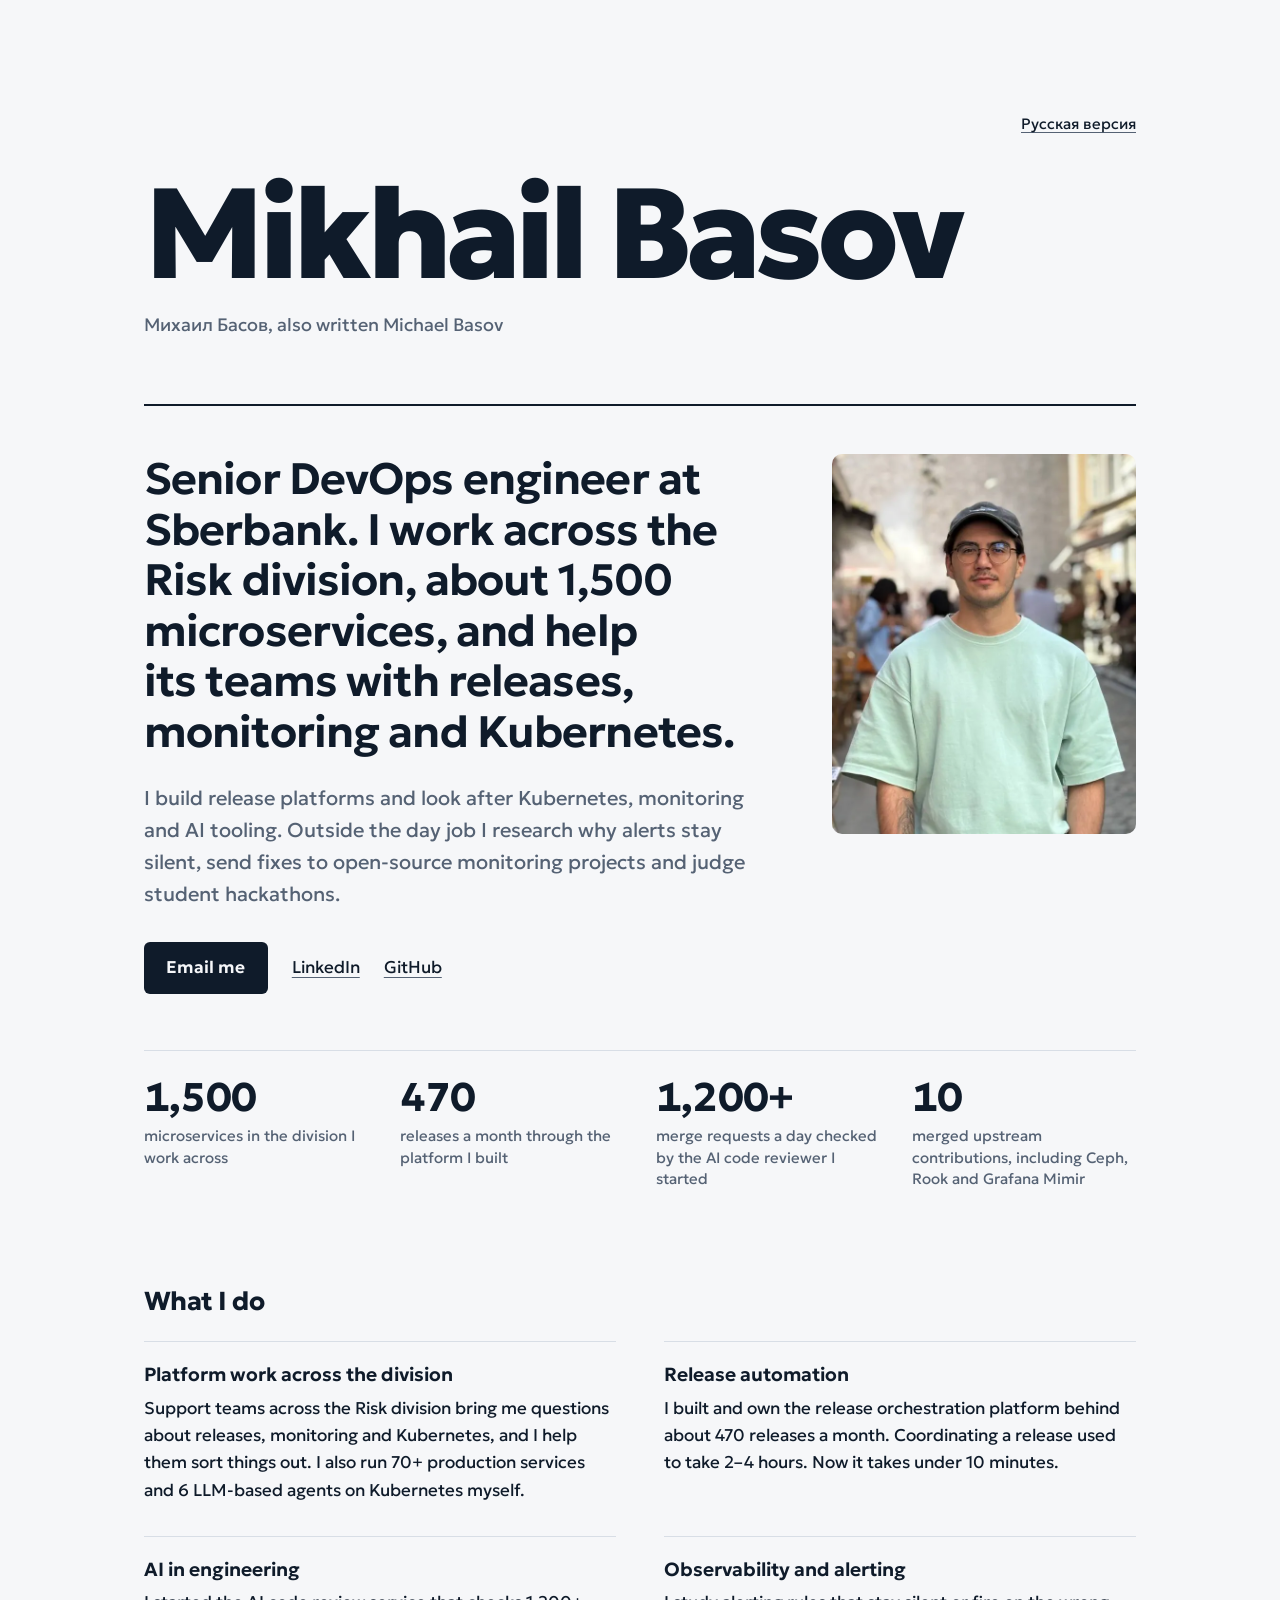
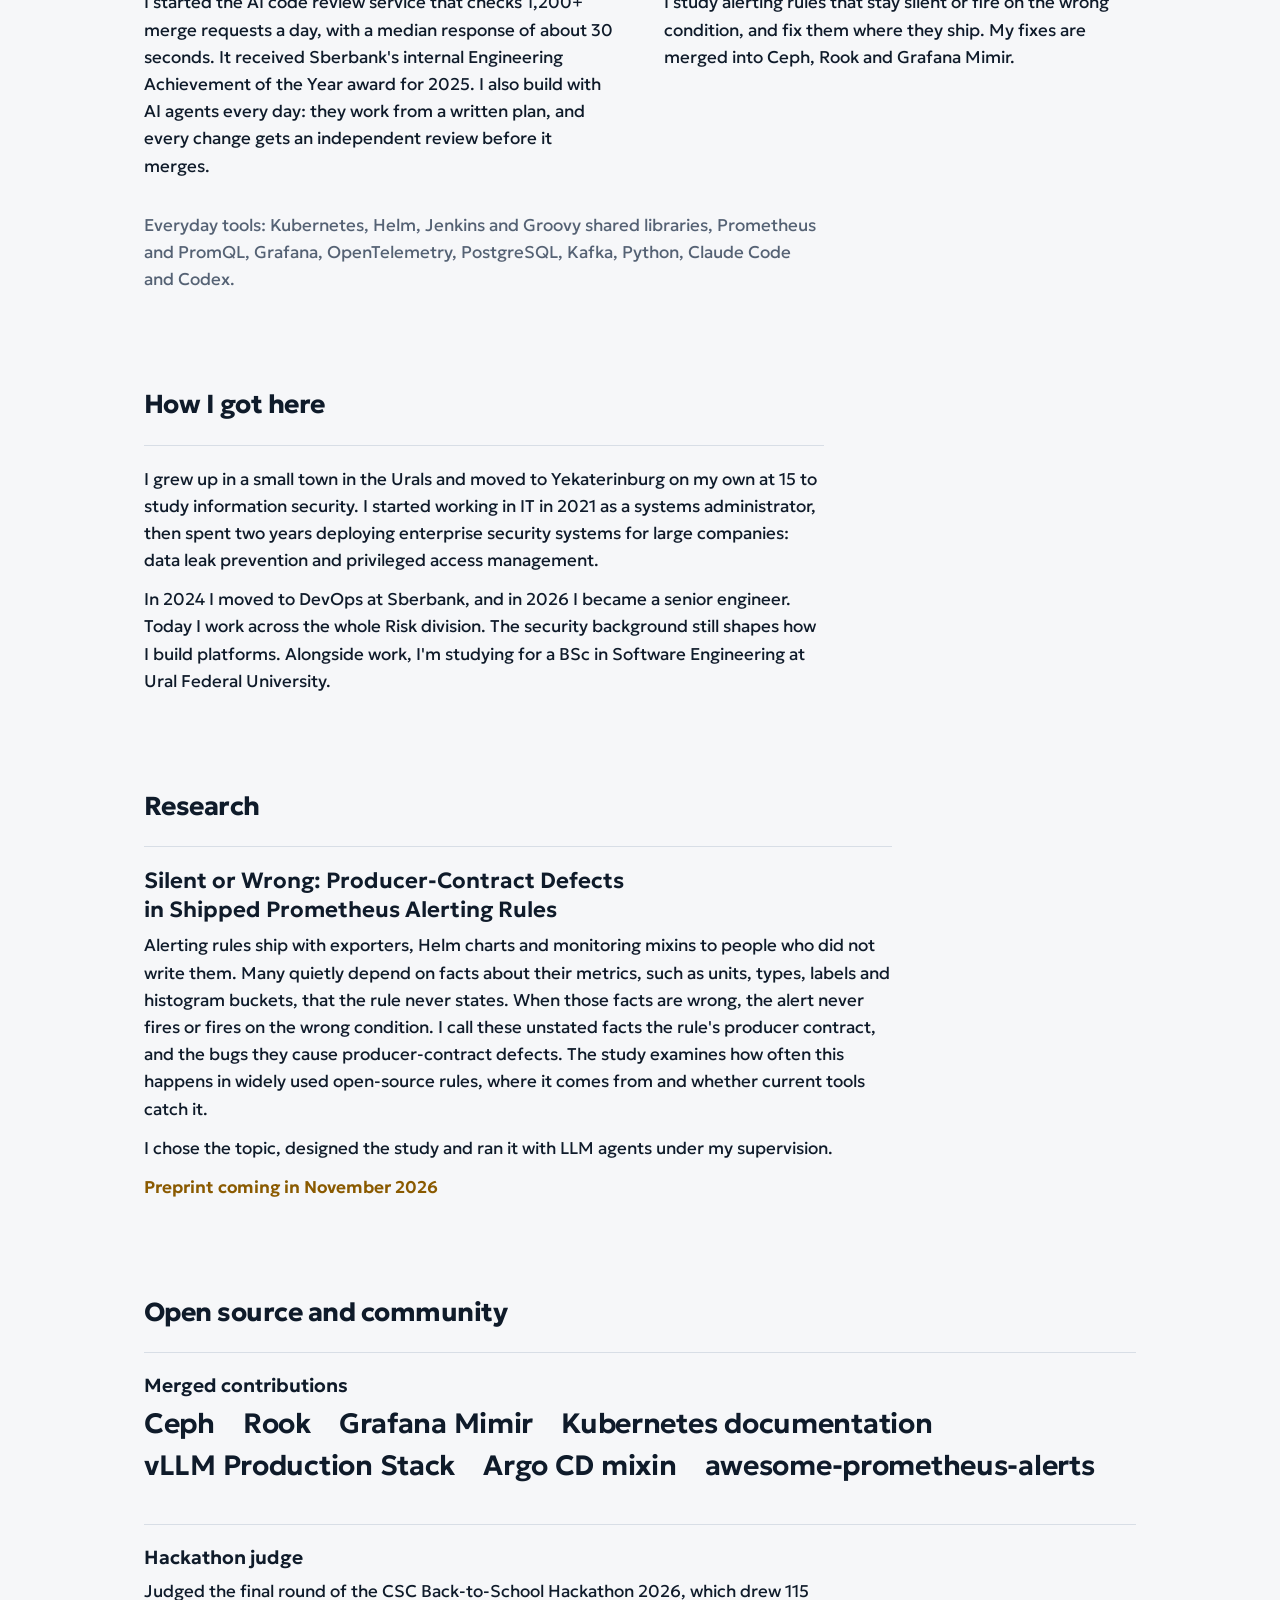
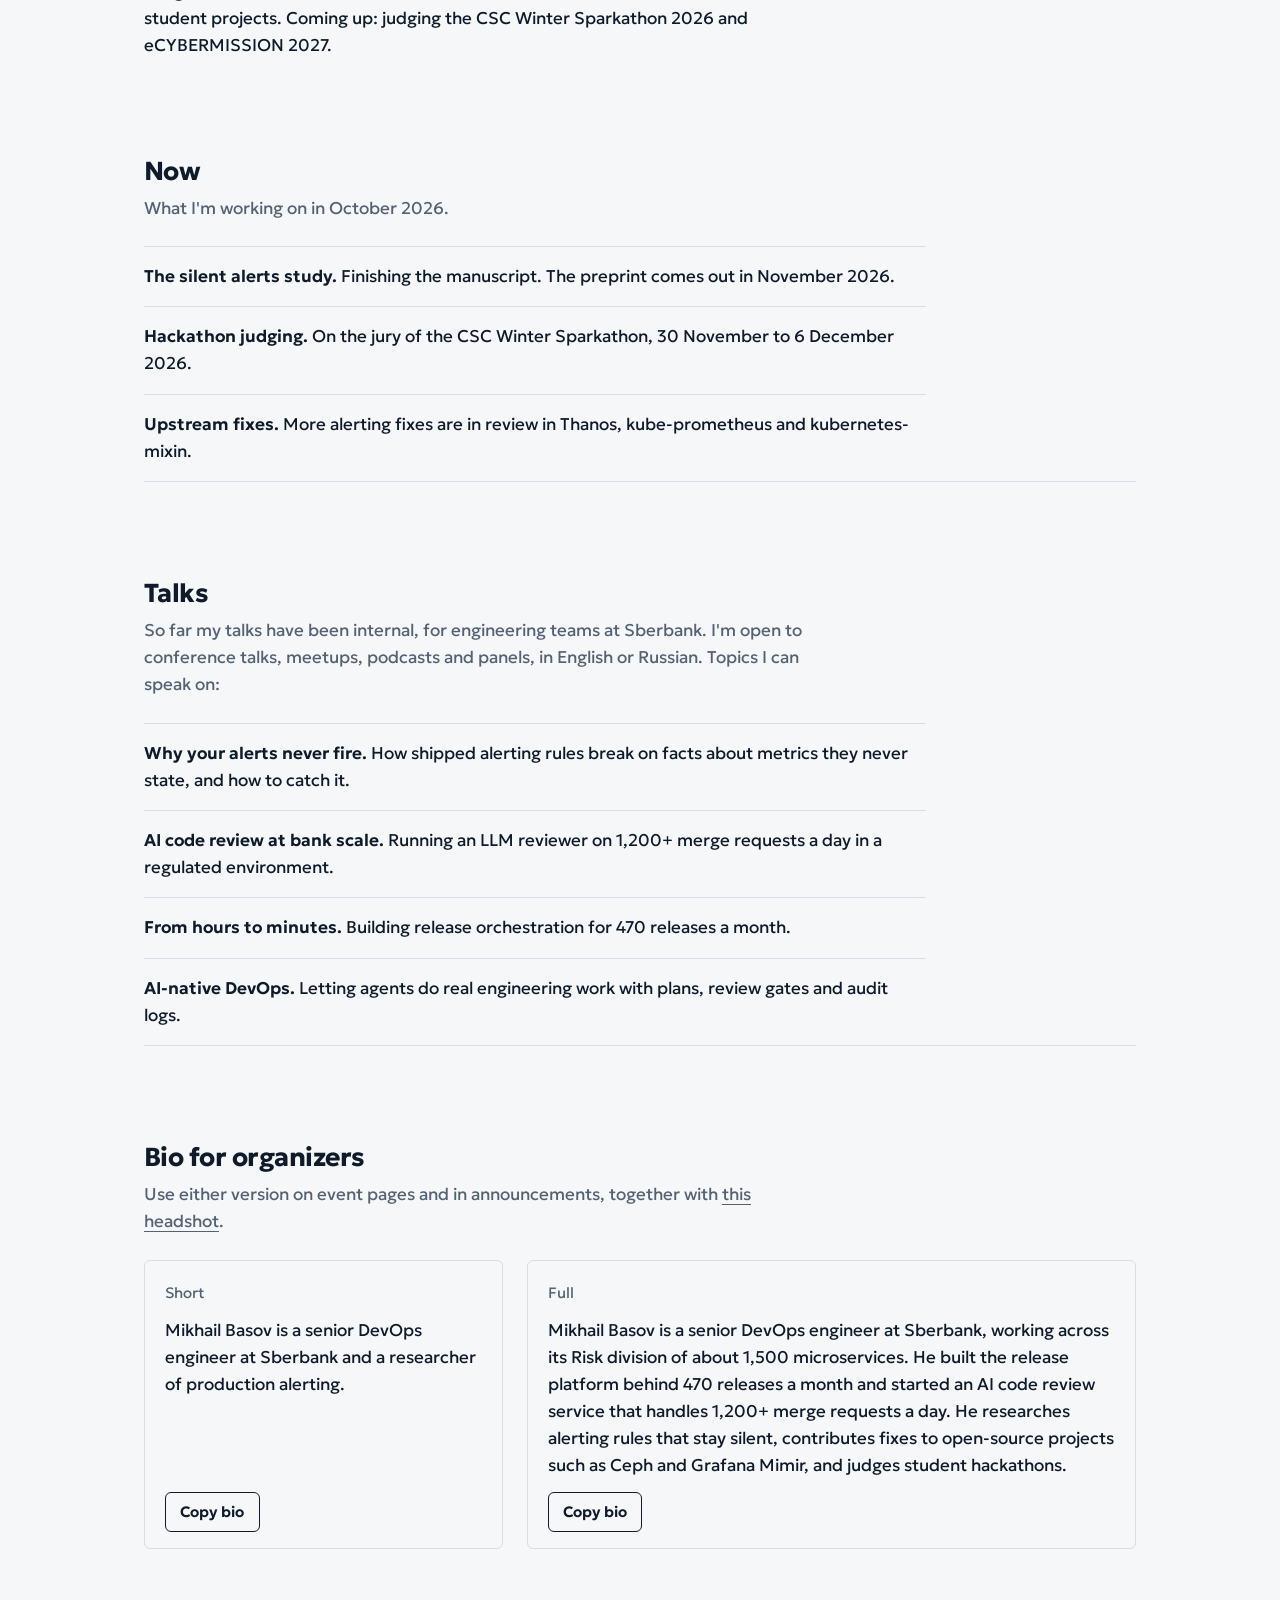
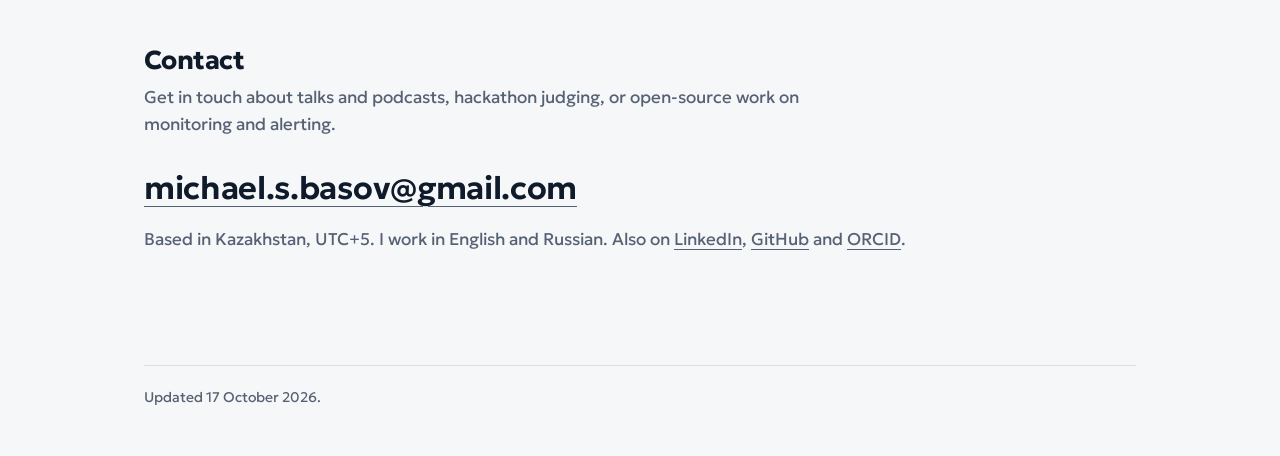
==== index.html @ 8a354084 "Plainer English wording on the main page Co-Authored-By: Claude Opus 5.5 <noreply@anthropic.com>" ====
<!doctype html>
<html lang="en">
<head>
<meta charset="utf-8">
<meta name="viewport" content="width=device-width, initial-scale=1">
<title>Mikhail Basov, Senior DevOps Engineer</title>
<meta name="description" content="Mikhail Basov is a senior DevOps engineer at Sberbank, working across its Risk division of about 1,500 microservices. He researches production alerting, contributes to open-source monitoring projects and judges student hackathons.">
<meta name="author" content="Mikhail Basov">
<meta name="google-site-verification" content="wXqjeQaprQdttI6DC9yuihSUztUnCnxNm0q5E77JLOk">
<meta name="msvalidate.01" content="C907816F792465A0310B69FD2093894A">
<link rel="canonical" href="https://mikhailbasov.github.io/">
<link rel="alternate" hreflang="en" href="https://mikhailbasov.github.io/">
<link rel="alternate" hreflang="ru" href="https://mikhailbasov.github.io/ru/">
<link rel="alternate" hreflang="x-default" href="https://mikhailbasov.github.io/">
<meta name="color-scheme" content="light dark">
<meta property="og:type" content="profile">
<meta property="og:locale" content="en_US">
<meta property="og:locale:alternate" content="ru_RU">
<meta property="og:title" content="Mikhail Basov, Senior DevOps Engineer">
<meta property="og:description" content="Senior DevOps engineer at Sberbank, researcher of production alerting, open-source contributor and hackathon judge.">
<meta property="og:url" content="https://mikhailbasov.github.io/">
<meta property="profile:first_name" content="Mikhail">
<meta property="profile:last_name" content="Basov">
<meta property="og:image" content="https://mikhailbasov.github.io/mikhail-basov.jpg">
<meta property="og:image:width" content="640">
<meta property="og:image:height" content="800">
<meta property="og:image:alt" content="Mikhail Basov">
<meta name="twitter:card" content="summary">
<link rel="icon" href="favicon.svg" type="image/svg+xml">
<link rel="alternate" type="text/markdown" href="llms.txt" title="Profile summary for language models">
<link rel="preconnect" href="https://fonts.googleapis.com">
<link rel="preconnect" href="https://fonts.gstatic.com" crossorigin>
<link rel="stylesheet" href="https://fonts.googleapis.com/css2?family=Geologica:wght@300..800&display=swap">
<script type="application/ld+json">
{
  "@context": "https://schema.org",
  "@type": "ProfilePage",
  "@id": "https://mikhailbasov.github.io/#page",
  "url": "https://mikhailbasov.github.io/",
  "name": "Mikhail Basov",
  "inLanguage": "en",
  "dateModified": "2026-10-17",
  "mainEntity": {
    "@type": "Person",
    "@id": "https://mikhailbasov.github.io/#person",
    "name": "Mikhail Basov",
    "givenName": "Mikhail",
    "familyName": "Basov",
    "alternateName": ["Michael Basov", "Михаил Басов"],
    "url": "https://mikhailbasov.github.io/",
    "image": "https://mikhailbasov.github.io/mikhail-basov.jpg",
    "email": "mailto:michael.s.basov@gmail.com",
    "jobTitle": "Senior DevOps Engineer",
    "description": "Mikhail Basov is a senior DevOps engineer at Sberbank, working across its Risk division of about 1,500 microservices. He built the release platform behind 470 releases a month and started an AI code review service that handles 1,200+ merge requests a day. He researches alerting rules that stay silent, contributes fixes to open-source projects such as Ceph and Grafana Mimir, and judges student hackathons.",
    "worksFor": {
      "@type": "Organization",
      "name": "Sberbank",
      "sameAs": ["https://en.wikipedia.org/wiki/Sberbank", "https://www.wikidata.org/wiki/Q205012"]
    },
    "affiliation": {
      "@type": "CollegeOrUniversity",
      "name": "Ural Federal University",
      "sameAs": ["https://en.wikipedia.org/wiki/Ural_Federal_University", "https://www.wikidata.org/wiki/Q1506552"]
    },
    "alumniOf": {"@type": "EducationalOrganization", "name": "Polzunov College"},
    "homeLocation": {"@type": "Country", "name": "Kazakhstan"},
    "award": "Engineering Achievement of the Year 2025, Sberbank (internal)",
    "knowsLanguage": ["en", "ru"],
    "knowsAbout": ["DevOps", "Platform engineering", "Kubernetes", "Release engineering", "CI/CD", "Observability", "Prometheus", "Alerting rules", "Producer-contract defects in alerting rules", "Site reliability engineering", "AI code review", "LLM agents"],
    "identifier": {"@type": "PropertyValue", "propertyID": "ORCID", "value": "0009-0002-6459-9166"},
    "sameAs": [
      "https://github.com/banlor",
      "https://www.linkedin.com/in/michael-basov",
      "https://orcid.org/0009-0002-6459-9166"
    ]
  }
}
</script>
<link rel="stylesheet" href="/style.css">
</head>
<body>
<div class="page">
  <header class="identity">
    <p class="lang"><a href="/ru/" hreflang="ru" lang="ru">Русская версия</a></p>
    <h1>Mikhail Basov</h1>
    <p class="aka"><span lang="ru">Михаил Басов</span>, also written Michael Basov</p>
  </header>

  <main>
    <section class="hero" aria-label="Introduction">
      <div class="hero-text">
        <p class="pitch">Senior DevOps engineer at Sberbank. I work across the Risk division, about 1,500 microservices, and help its teams with releases, monitoring and Kubernetes.</p>
        <p class="sub">I build release platforms and look after Kubernetes, monitoring and AI tooling. Outside the day job I research why alerts stay silent, send fixes to open-source monitoring projects and judge student hackathons.</p>
        <p class="cta">
          <a class="button" href="mailto:michael.s.basov@gmail.com">Email me</a>
          <a rel="me" href="https://www.linkedin.com/in/michael-basov">LinkedIn</a>
          <a rel="me" href="https://github.com/banlor">GitHub</a>
        </p>
      </div>
      <picture class="portrait">
        <source srcset="mikhail-basov.webp" type="image/webp">
        <img src="mikhail-basov.jpg" width="640" height="800" alt="Mikhail Basov">
      </picture>
    </section>

    <ul class="numbers" aria-label="In numbers">
      <li><strong>1,500</strong><span>microservices in the division I work across</span></li>
      <li><strong>470</strong><span>releases a month through the platform I built</span></li>
      <li><strong>1,200+</strong><span>merge requests a day checked by the AI code reviewer I started</span></li>
      <li><strong>10</strong><span>merged upstream contributions, including Ceph, Rook and Grafana Mimir</span></li>
    </ul>

    <section id="expertise" aria-labelledby="expertise-title">
      <h2 id="expertise-title">What I do</h2>
      <div class="pillars">
        <article>
          <h3>Platform work across the division</h3>
          <p>Support teams across the Risk division bring me questions about releases, monitoring and Kubernetes, and I help them sort things out. I also run 70+ production services and 6 LLM-based agents on Kubernetes myself.</p>
        </article>
        <article>
          <h3>Release automation</h3>
          <p>I built and own the release orchestration platform behind about 470 releases a month. Coordinating a release used to take 2–4 hours. Now it takes under 10 minutes.</p>
        </article>
        <article>
          <h3>AI in engineering</h3>
          <p>I started the AI code review service that checks 1,200+ merge requests a day, with a median response of about 30 seconds. It received Sberbank's internal Engineering Achievement of the Year award for 2025. I also build with AI agents every day: they work from a written plan, and every change gets an independent review before it merges.</p>
        </article>
        <article>
          <h3>Observability and alerting</h3>
          <p>I study alerting rules that stay silent or fire on the wrong condition, and fix them where they ship. My fixes are merged into Ceph, Rook and Grafana Mimir.</p>
        </article>
      </div>
      <p class="background">Everyday tools: Kubernetes, Helm, Jenkins and Groovy shared libraries, Prometheus and PromQL, Grafana, OpenTelemetry, PostgreSQL, Kafka, Python, Claude Code and Codex.</p>
    </section>

    <section id="story" aria-labelledby="story-title">
      <h2 id="story-title">How I got here</h2>
      <div class="prose">
        <p>I grew up in a small town in the Urals and moved to Yekaterinburg on my own at 15 to study information security. I started working in IT in 2021 as a systems administrator, then spent two years deploying enterprise security systems for large companies: data leak prevention and privileged access management.</p>
        <p>In 2024 I moved to DevOps at Sberbank, and in 2026 I became a senior engineer. Today I work across the whole Risk division. The security background still shapes how I build platforms. Alongside work, I'm studying for a BSc in Software Engineering at Ural Federal University.</p>
      </div>
    </section>

    <section id="research" aria-labelledby="research-title">
      <h2 id="research-title">Research</h2>
      <div class="paper">
        <h3>Silent or Wrong: Producer-Contract Defects in Shipped Prometheus Alerting Rules</h3>
        <p>Alerting rules ship with exporters, Helm charts and monitoring mixins to people who did not write them. Many quietly depend on facts about their metrics, such as units, types, labels and histogram buckets, that the rule never states. When those facts are wrong, the alert never fires or fires on the wrong condition. I call these unstated facts the rule's producer contract, and the bugs they cause producer-contract defects. The study examines how often this happens in widely used open-source rules, where it comes from and whether current tools catch it.</p>
        <p>I chose the topic, designed the study and ran it with LLM agents under my supervision.</p>
        <p class="status">Preprint coming in November 2026</p>
      </div>
    </section>

    <section id="community" aria-labelledby="community-title">
      <h2 id="community-title">Open source and community</h2>
      <div class="community">
        <div>
          <h3>Merged contributions</h3>
          <ul class="projects">
            <li>Ceph</li>
            <li>Rook</li>
            <li>Grafana Mimir</li>
            <li>Kubernetes documentation</li>
            <li>vLLM Production Stack</li>
            <li>Argo CD mixin</li>
            <li>awesome-prometheus-alerts</li>
          </ul>
        </div>
        <div>
          <h3>Hackathon judge</h3>
          <p>Judged the final round of the CSC Back-to-School Hackathon 2026, which drew 115 student projects. Coming up: judging the CSC Winter Sparkathon 2026 and eCYBERMISSION 2027.</p>
        </div>
      </div>
    </section>

    <section id="now" aria-labelledby="now-title">
      <h2 id="now-title">Now</h2>
      <p class="note">What I'm working on in October 2026.</p>
      <ul class="topics">
        <li><strong>The silent alerts study.</strong> Finishing the manuscript. The preprint comes out in November 2026.</li>
        <li><strong>Hackathon judging.</strong> On the jury of the CSC Winter Sparkathon, 30 November to 6 December 2026.</li>
        <li><strong>Upstream fixes.</strong> More alerting fixes are in review in Thanos, kube-prometheus and kubernetes-mixin.</li>
      </ul>
    </section>

    <section id="talks" aria-labelledby="talks-title">
      <h2 id="talks-title">Talks</h2>
      <p class="note">So far my talks have been internal, for engineering teams at Sberbank. I'm open to conference talks, meetups, podcasts and panels, in English or Russian. Topics I can speak on:</p>
      <ul class="topics">
        <li><strong>Why your alerts never fire.</strong> How shipped alerting rules break on facts about metrics they never state, and how to catch it.</li>
        <li><strong>AI code review at bank scale.</strong> Running an LLM reviewer on 1,200+ merge requests a day in a regulated environment.</li>
        <li><strong>From hours to minutes.</strong> Building release orchestration for 470 releases a month.</li>
        <li><strong>AI-native DevOps.</strong> Letting agents do real engineering work with plans, review gates and audit logs.</li>
      </ul>
    </section>

    <section id="bio" aria-labelledby="bio-title">
      <h2 id="bio-title">Bio for organizers</h2>
      <p class="note">Use either version on event pages and in announcements, together with <a href="mikhail-basov.jpg" download>this headshot</a>.</p>
      <div class="bios">
        <figure class="bio">
          <figcaption>Short</figcaption>
          <p id="bio-short">Mikhail Basov is a senior DevOps engineer at Sberbank and a researcher of production alerting.</p>
          <button type="button" data-copy="bio-short" data-done="Copied" data-fallback="Text selected, copy it">Copy bio</button>
        </figure>
        <figure class="bio">
          <figcaption>Full</figcaption>
          <p id="bio-full">Mikhail Basov is a senior DevOps engineer at Sberbank, working across its Risk division of about 1,500 microservices. He built the release platform behind 470 releases a month and started an AI code review service that handles 1,200+ merge requests a day. He researches alerting rules that stay silent, contributes fixes to open-source projects such as Ceph and Grafana Mimir, and judges student hackathons.</p>
          <button type="button" data-copy="bio-full" data-done="Copied" data-fallback="Text selected, copy it">Copy bio</button>
        </figure>
      </div>
    </section>

    <section id="contact" aria-labelledby="contact-title">
      <h2 id="contact-title">Contact</h2>
      <p class="note">Get in touch about talks and podcasts, hackathon judging, or open-source work on monitoring and alerting.</p>
      <p class="contact-line"><a href="mailto:michael.s.basov@gmail.com">michael.s.basov@gmail.com</a></p>
      <p class="contact-more">Based in Kazakhstan, UTC+5. I work in English and Russian. Also on <a rel="me" href="https://www.linkedin.com/in/michael-basov">LinkedIn</a>, <a rel="me" href="https://github.com/banlor">GitHub</a> and <a rel="me" href="https://orcid.org/0009-0002-6459-9166">ORCID</a>.</p>
    </section>
  </main>

  <footer>
    <p>Updated 17 October 2026.</p>
  </footer>
</div>
<script src="/site.js" defer></script>
</body>
</html>
---- style.css ----
:root {
  --paper: #f6f7f9;
  --ink: #0f1b2a;
  --muted: #556274;
  --rule: #d8dee6;
  --merged: #6639c9;
  --pending: #8a5a00;
  color-scheme: light;
}
@media (prefers-color-scheme: dark) {
  :root {
    --paper: #0e141c;
    --ink: #e6ebf1;
    --muted: #9aa6b4;
    --rule: #253141;
    --merged: #b79cff;
    --pending: #e2b04a;
    color-scheme: dark;
  }
}
*, *::before, *::after { box-sizing: border-box; }
html { -webkit-text-size-adjust: 100%; text-size-adjust: 100%; }
body {
  margin: 0;
  background: var(--paper);
  color: var(--ink);
  font-family: "Geologica", system-ui, -apple-system, "Segoe UI", Roboto, sans-serif;
  font-size: 1.0625rem;
  line-height: 1.6;
  -webkit-font-smoothing: antialiased;
}
a {
  color: inherit;
  text-decoration-thickness: 1px;
  text-underline-offset: 0.22em;
  text-decoration-color: var(--muted);
}
a:hover { text-decoration-color: currentColor; text-decoration-thickness: 2px; }
:focus-visible { outline: 2px solid var(--merged); outline-offset: 3px; border-radius: 2px; }

.page {
  max-width: 70rem;
  margin: 0 auto;
  padding: clamp(3rem, 9vw, 7rem) max(1rem, 5vw) 3rem;
}

.lang { margin: 0 0 clamp(1.5rem, 4vw, 2.5rem); text-align: right; font-size: 0.9375rem; }

.identity h1 {
  margin: 0;
  font-size: clamp(3rem, 12vw, 8rem);
  font-weight: 800;
  line-height: 0.9;
  letter-spacing: -0.045em;
}
.aka { margin: 1.25rem 0 0; font-size: 1.125rem; color: var(--muted); }

.hero {
  display: grid;
  gap: 2rem;
  margin-top: clamp(2.5rem, 6vw, 4rem);
  padding-top: clamp(2rem, 5vw, 3rem);
  border-top: 2px solid var(--ink);
}
.portrait { display: block; order: -1; width: min(100%, 15rem); }
.portrait img { display: block; width: 100%; height: auto; border-radius: 10px; }
@media (min-width: 48rem) {
  .hero { grid-template-columns: minmax(0, 1fr) clamp(13rem, 24vw, 19rem); gap: clamp(2rem, 5vw, 4rem); align-items: start; }
  .portrait { order: 0; width: 100%; }
}
.pitch {
  margin: 0;
  max-width: 21em;
  font-size: clamp(1.625rem, 3.6vw, 2.75rem);
  font-weight: 600;
  line-height: 1.15;
  letter-spacing: -0.02em;
  text-wrap: balance;
}
.sub {
  margin: 1.5rem 0 0;
  max-width: 36em;
  color: var(--muted);
  font-size: clamp(1.0625rem, 1.6vw, 1.25rem);
}
.cta { display: flex; flex-wrap: wrap; align-items: center; gap: 0.75rem 1.5rem; margin: 2rem 0 0; }
.button {
  display: inline-block;
  padding: 0.8rem 1.4rem;
  border-radius: 6px;
  background: var(--ink);
  color: var(--paper);
  font-weight: 600;
  text-decoration: none;
}
.button:hover { background: color-mix(in srgb, var(--ink) 80%, var(--paper)); }

.numbers {
  display: grid;
  grid-template-columns: repeat(2, minmax(0, 1fr));
  gap: 1.5rem 2rem;
  margin: clamp(2.5rem, 6vw, 3.5rem) 0 0;
  padding: 1.5rem 0 0;
  list-style: none;
  border-top: 1px solid var(--rule);
}
@media (min-width: 60rem) {
  .numbers { grid-template-columns: repeat(4, minmax(0, 1fr)); }
}
.numbers strong {
  display: block;
  font-size: clamp(1.75rem, 3.4vw, 2.5rem);
  font-weight: 700;
  line-height: 1.1;
  letter-spacing: -0.02em;
  font-variant-numeric: tabular-nums;
}
.numbers span { display: block; margin-top: 0.35rem; color: var(--muted); font-size: 0.9375rem; line-height: 1.45; }

main > section { margin-top: clamp(3.5rem, 8vw, 6rem); }
h2 {
  margin: 0 0 0.5rem;
  font-size: 1.625rem;
  font-weight: 700;
  line-height: 1.2;
  letter-spacing: -0.02em;
}
h3 { margin: 0 0 0.5rem; font-size: 1.1875rem; font-weight: 600; line-height: 1.3; }
.note { margin: 0 0 1.5rem; max-width: 40em; color: var(--muted); }

.pillars { display: grid; gap: 2rem 3rem; margin-top: 1.5rem; }
@media (min-width: 52rem) {
  .pillars { grid-template-columns: repeat(2, minmax(0, 1fr)); }
}
.pillars article { padding-top: 1.25rem; border-top: 1px solid var(--rule); }
.pillars p { margin: 0; max-width: 34em; }
.background { margin: 2rem 0 0; max-width: 40em; color: var(--muted); }

.prose { max-width: 40em; margin-top: 1.5rem; padding-top: 1.25rem; border-top: 1px solid var(--rule); }
.prose p { margin: 0; }
.prose p + p { margin-top: 0.75rem; }

.paper { max-width: 44em; margin-top: 1.5rem; padding-top: 1.25rem; border-top: 1px solid var(--rule); }
.paper h3 { font-size: 1.375rem; line-height: 1.3; text-wrap: balance; }
.paper p { margin: 0; }
.paper p + p { margin-top: 0.75rem; }
.paper .status { color: var(--pending); font-weight: 600; }

.community { display: grid; gap: 2.5rem; margin-top: 1.5rem; }
.community > div { padding-top: 1.25rem; border-top: 1px solid var(--rule); }
.community > div > p { margin: 0; max-width: 40em; }
.community .more { margin-top: 1rem; color: var(--muted); }
.projects {
  display: flex;
  flex-wrap: wrap;
  gap: 0.35rem 1.75rem;
  margin: 0.5rem 0 0;
  padding: 0;
  list-style: none;
  font-size: clamp(1.25rem, 2.4vw, 1.75rem);
  font-weight: 600;
  line-height: 1.3;
  letter-spacing: -0.01em;
}

.topics { margin: 0; padding: 0; list-style: none; border-bottom: 1px solid var(--rule); }
.topics li { max-width: 46em; padding: 1rem 0; border-top: 1px solid var(--rule); }
.topics strong { font-weight: 600; }

.bios { display: grid; gap: 1.5rem; }
@media (min-width: 52rem) {
  .bios { grid-template-columns: minmax(0, 1fr) minmax(0, 1.7fr); }
}
.bio {
  display: flex;
  flex-direction: column;
  gap: 0.75rem;
  margin: 0;
  padding: 1.25rem 1.25rem 1rem;
  border: 1px solid var(--rule);
  border-radius: 6px;
}
.bio figcaption { color: var(--muted); font-size: 0.9375rem; }
.bio p { flex: 1; margin: 0; }
.bio button {
  align-self: flex-start;
  padding: 0.45rem 0.9rem;
  border: 1px solid var(--ink);
  border-radius: 6px;
  background: transparent;
  color: var(--ink);
  font: inherit;
  font-size: 0.9375rem;
  font-weight: 600;
  cursor: pointer;
}
.bio button:hover { background: var(--ink); color: var(--paper); }

.contact-line {
  margin: 1rem 0 0;
  font-size: clamp(1.375rem, 3vw, 2rem);
  font-weight: 600;
  letter-spacing: -0.01em;
  overflow-wrap: anywhere;
}
.contact-more { margin: 0.75rem 0 0; color: var(--muted); }

footer {
  margin-top: clamp(4rem, 10vw, 7rem);
  padding-top: 1.25rem;
  border-top: 1px solid var(--rule);
  color: var(--muted);
  font-size: 0.875rem;
}
footer p { margin: 0; }
@media print {
  :root { --paper: #fff; --ink: #000; --muted: #444; --rule: #ccc; --merged: #000; --pending: #000; }
  .page { padding: 0; }
  .bio button, .cta .button { display: none; }
}
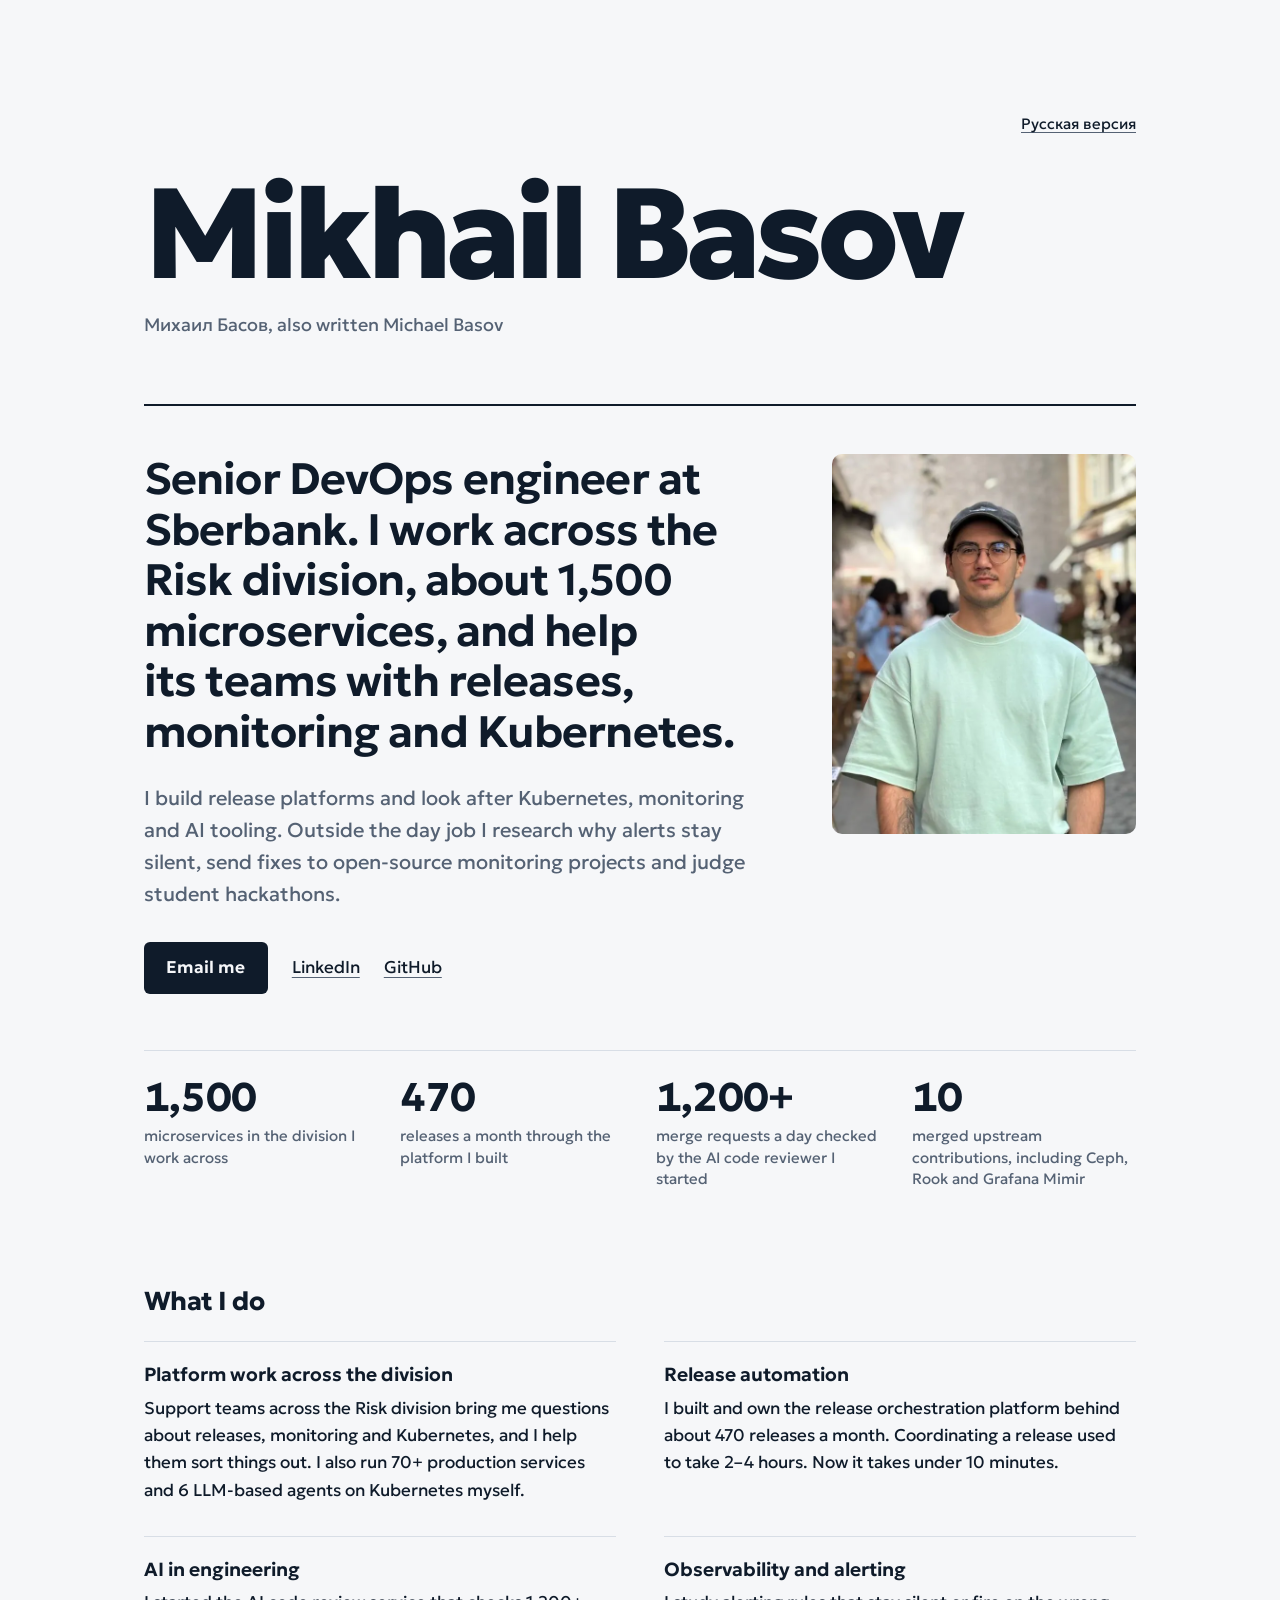
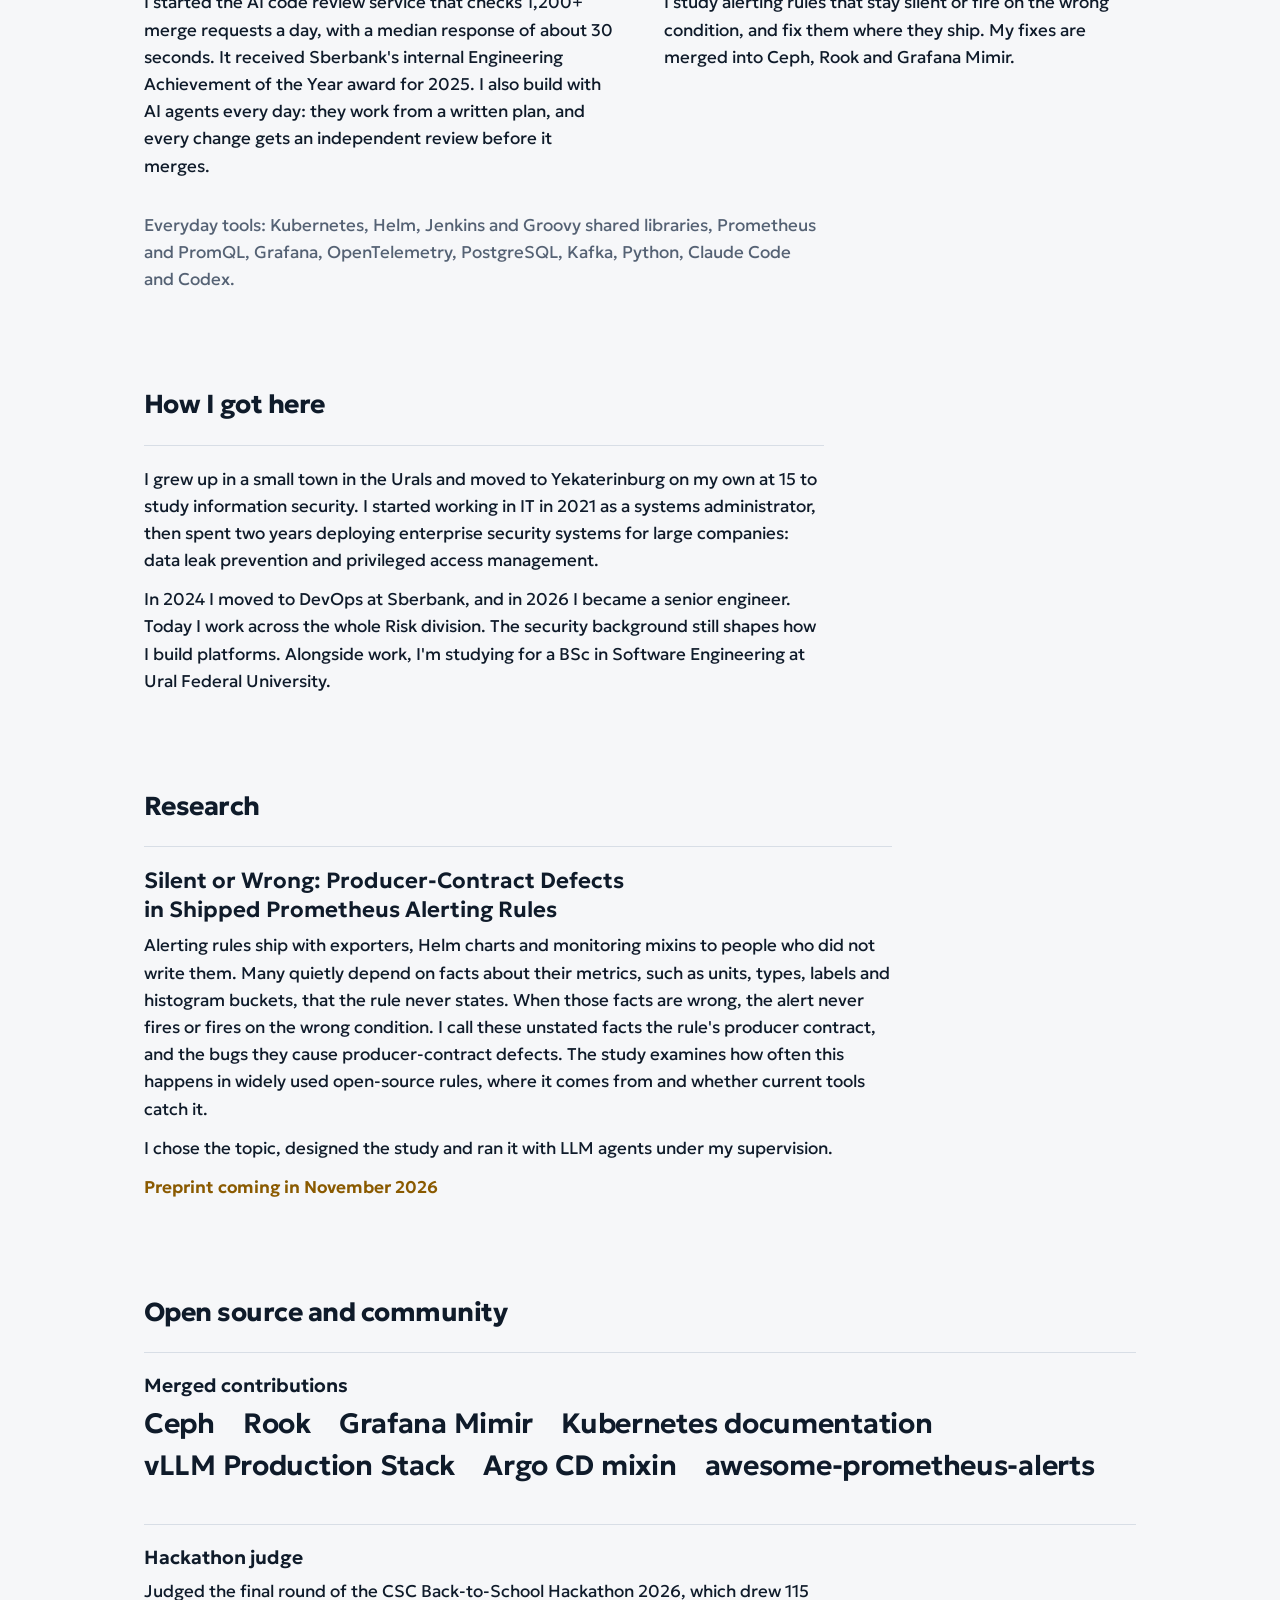
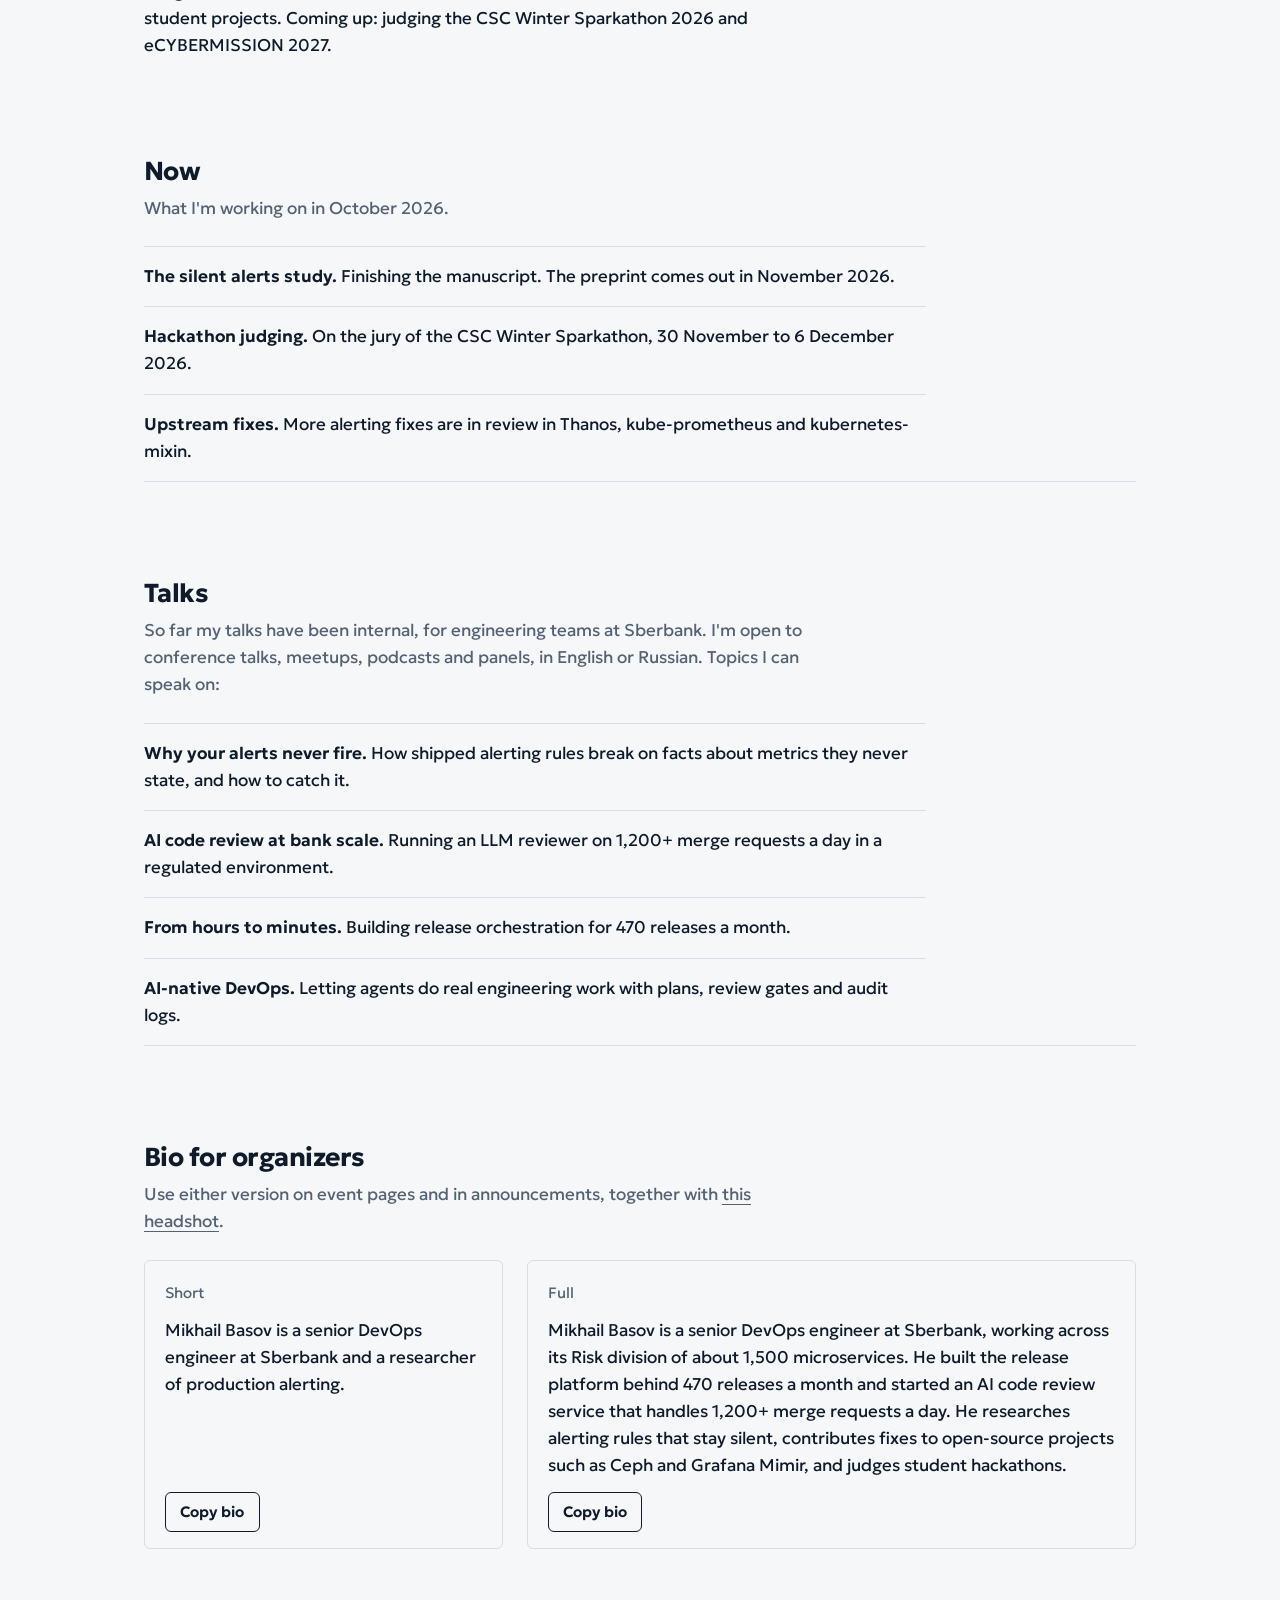
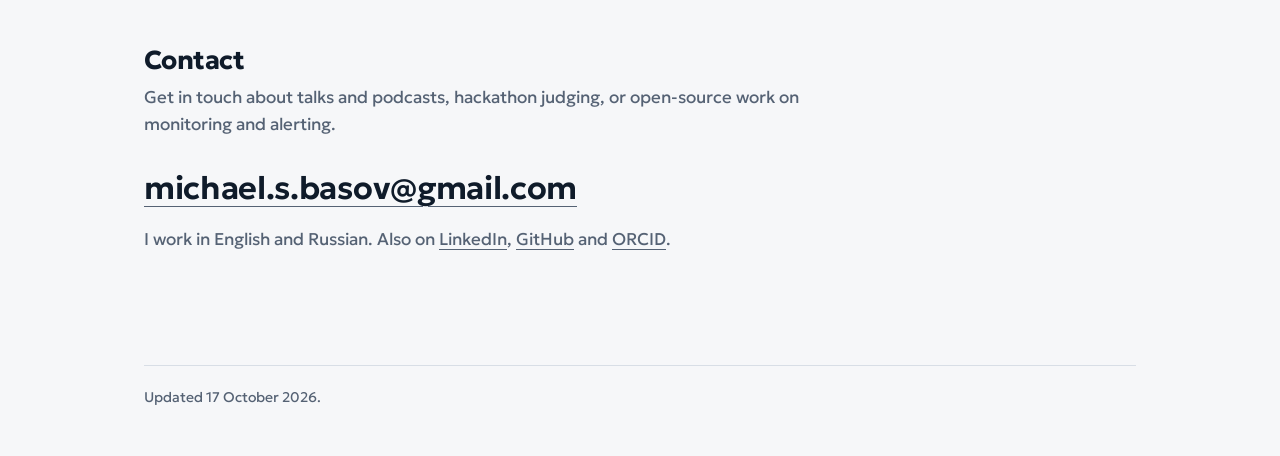
==== commit c6a9682d: "Remove country and time zone from the profile Co-Authored-By: Claude Opus 5.5 <noreply@anthropic.com" ====
--- a/index.html
+++ b/index.html
@@ -63,7 +63,6 @@
       "sameAs": ["https://en.wikipedia.org/wiki/Ural_Federal_University", "https://www.wikidata.org/wiki/Q1506552"]
     },
     "alumniOf": {"@type": "EducationalOrganization", "name": "Polzunov College"},
-    "homeLocation": {"@type": "Country", "name": "Kazakhstan"},
     "award": "Engineering Achievement of the Year 2025, Sberbank (internal)",
     "knowsLanguage": ["en", "ru"],
     "knowsAbout": ["DevOps", "Platform engineering", "Kubernetes", "Release engineering", "CI/CD", "Observability", "Prometheus", "Alerting rules", "Producer-contract defects in alerting rules", "Site reliability engineering", "AI code review", "LLM agents"],
@@ -215,7 +214,7 @@
       <h2 id="contact-title">Contact</h2>
       <p class="note">Get in touch about talks and podcasts, hackathon judging, or open-source work on monitoring and alerting.</p>
       <p class="contact-line"><a href="mailto:michael.s.basov@gmail.com">michael.s.basov@gmail.com</a></p>
-      <p class="contact-more">Based in Kazakhstan, UTC+5. I work in English and Russian. Also on <a rel="me" href="https://www.linkedin.com/in/michael-basov">LinkedIn</a>, <a rel="me" href="https://github.com/banlor">GitHub</a> and <a rel="me" href="https://orcid.org/0009-0002-6459-9166">ORCID</a>.</p>
+      <p class="contact-more">I work in English and Russian. Also on <a rel="me" href="https://www.linkedin.com/in/michael-basov">LinkedIn</a>, <a rel="me" href="https://github.com/banlor">GitHub</a> and <a rel="me" href="https://orcid.org/0009-0002-6459-9166">ORCID</a>.</p>
     </section>
   </main>
 
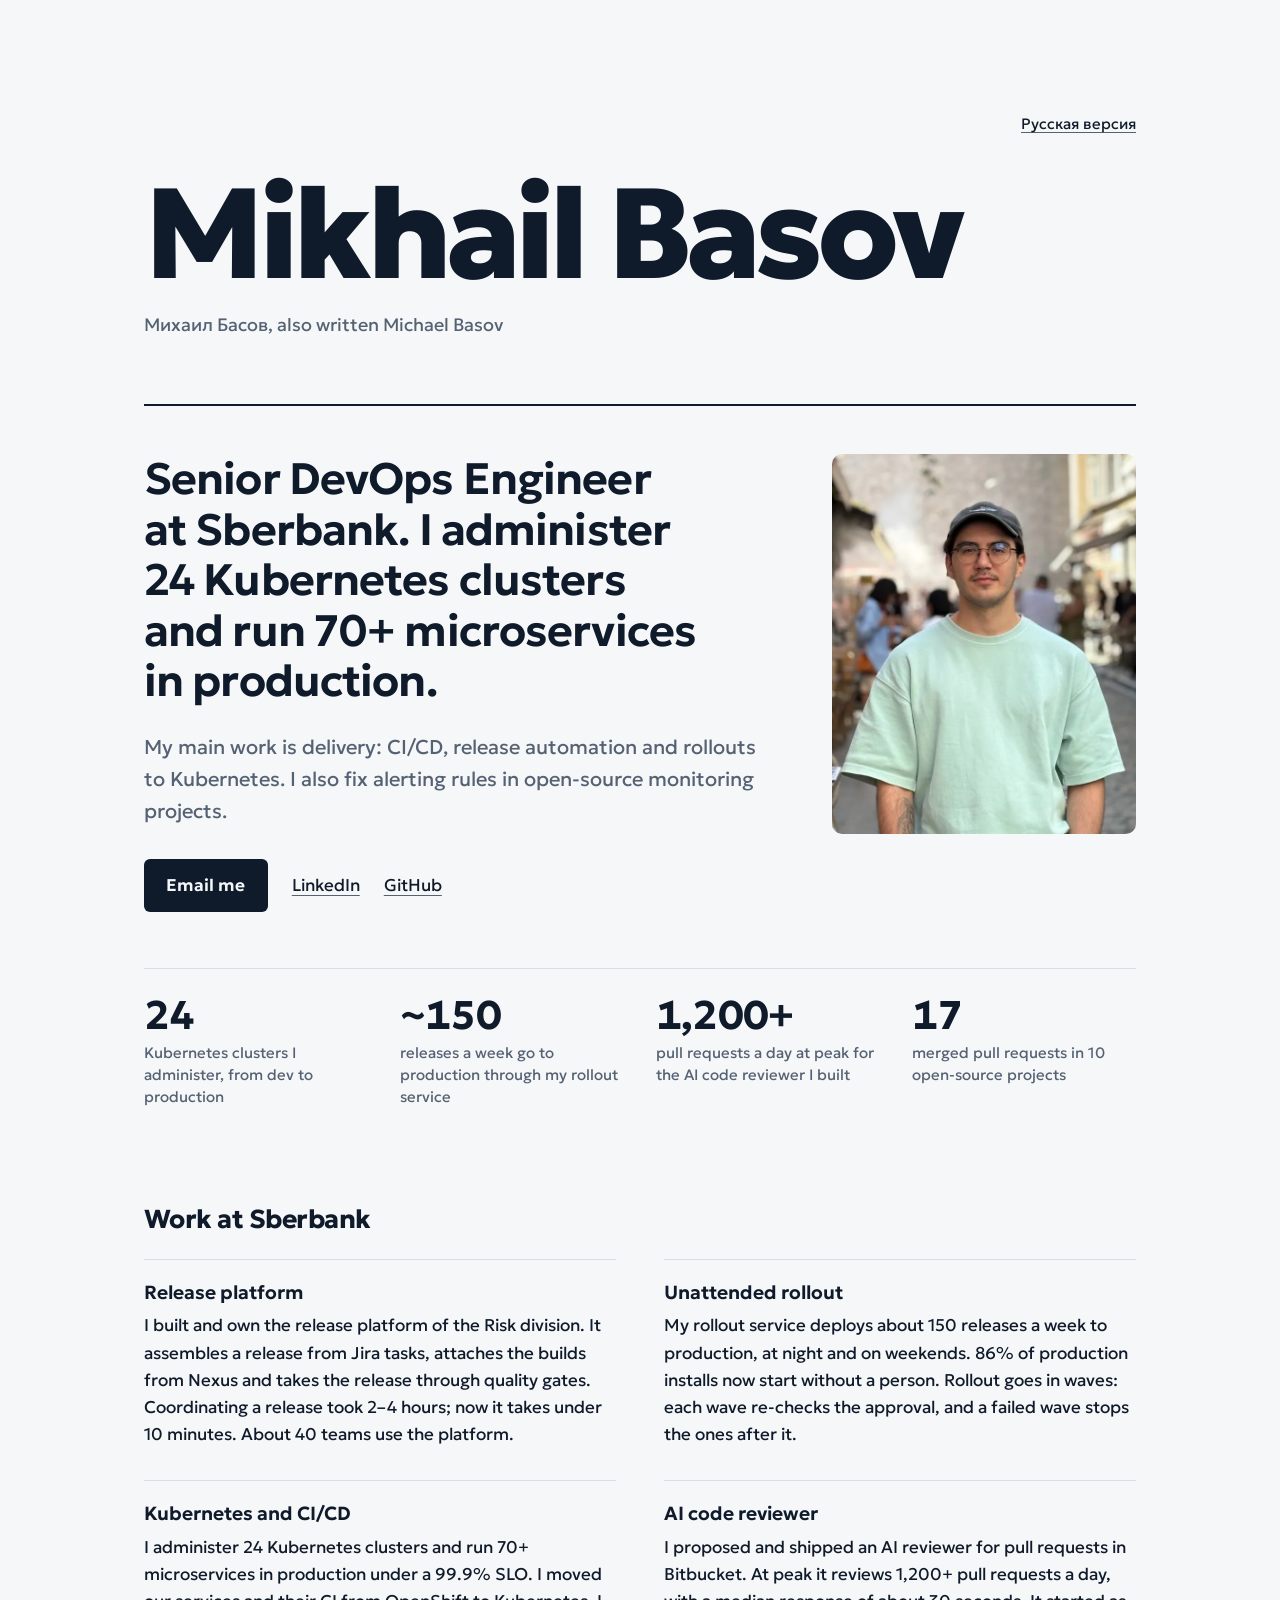
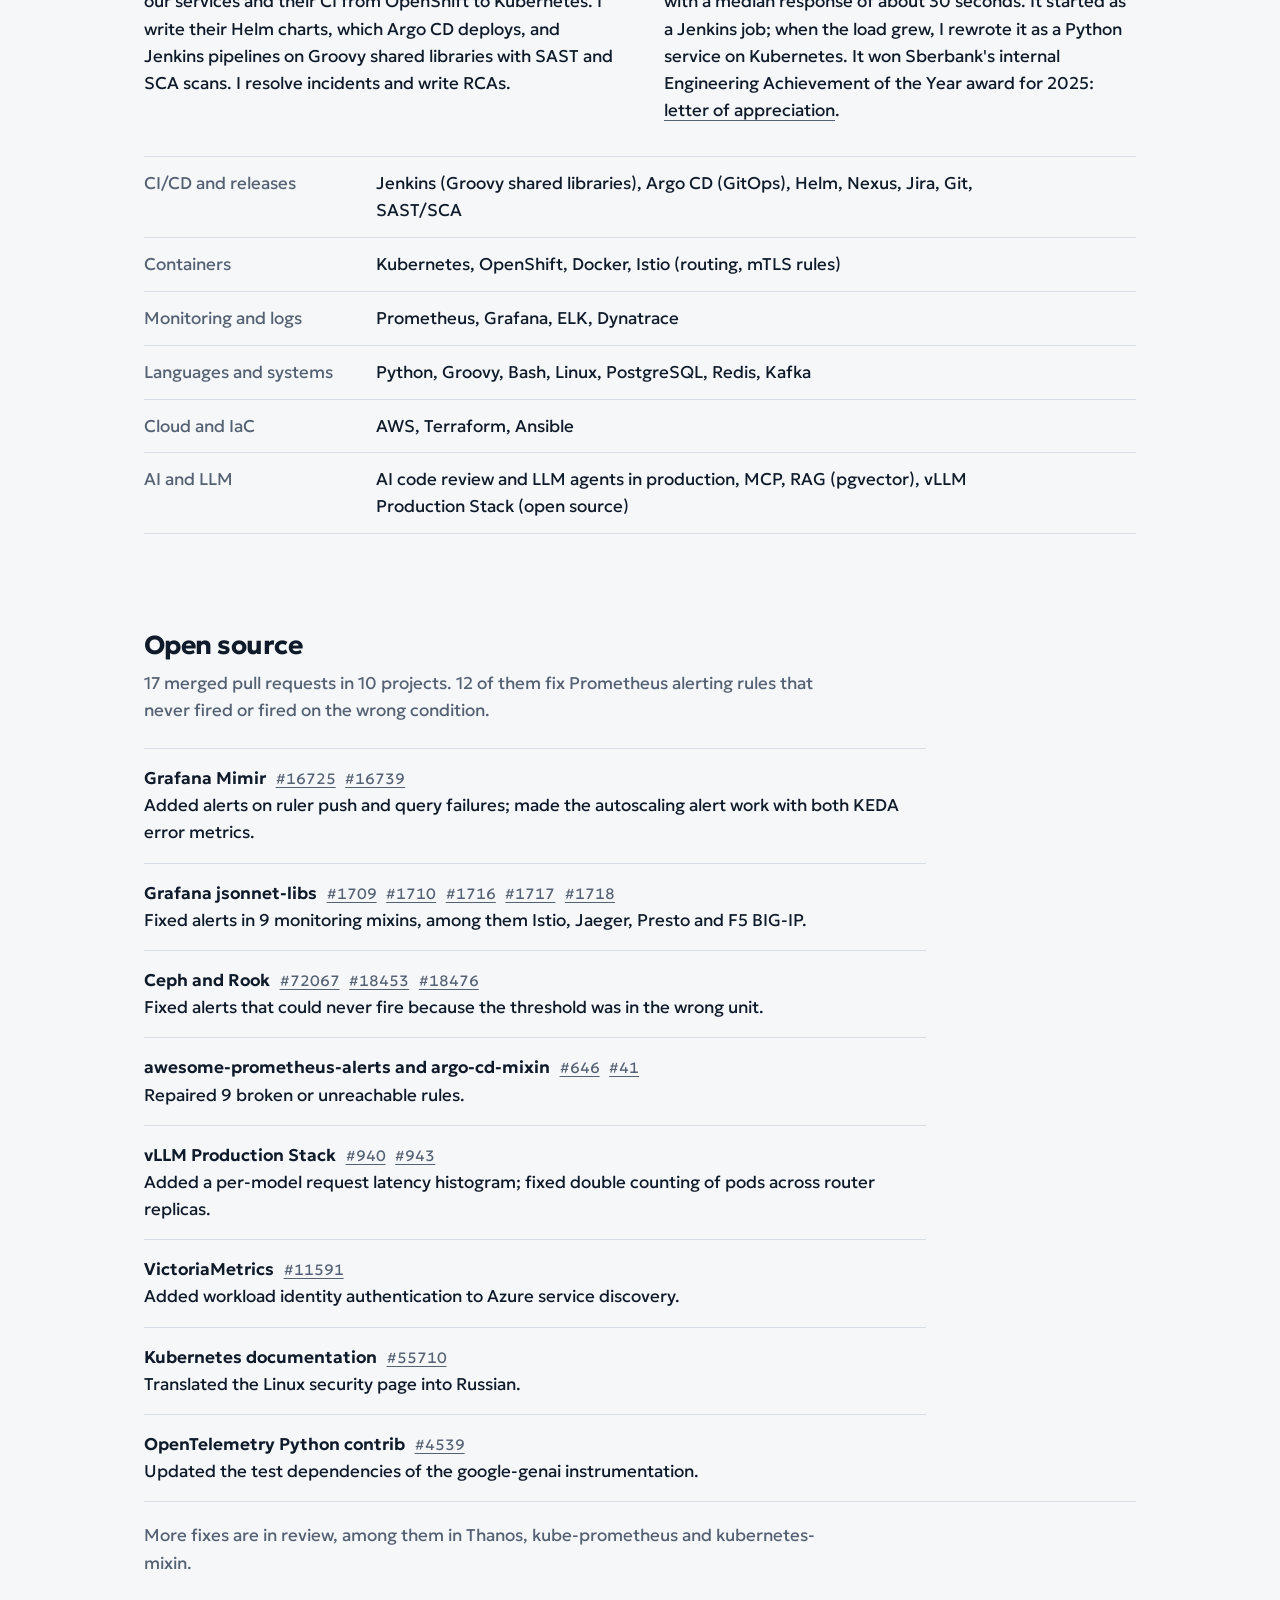
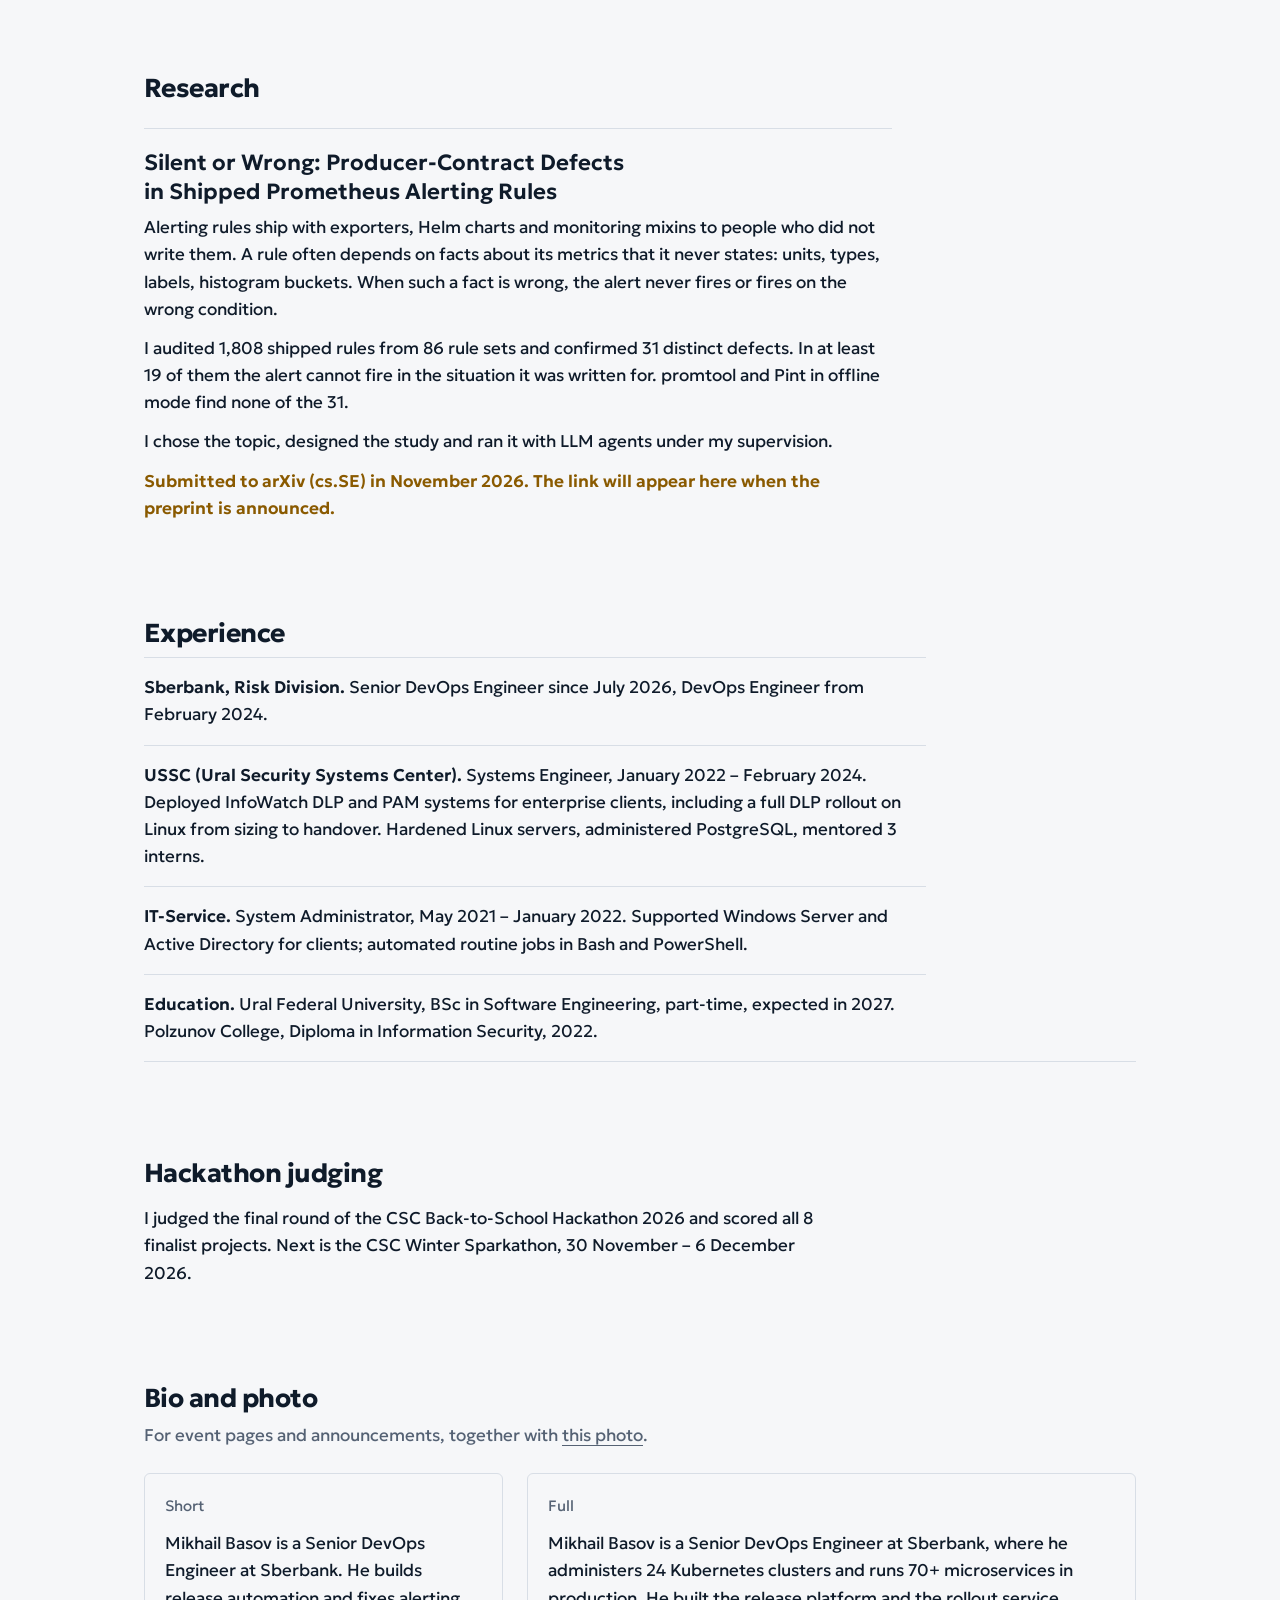
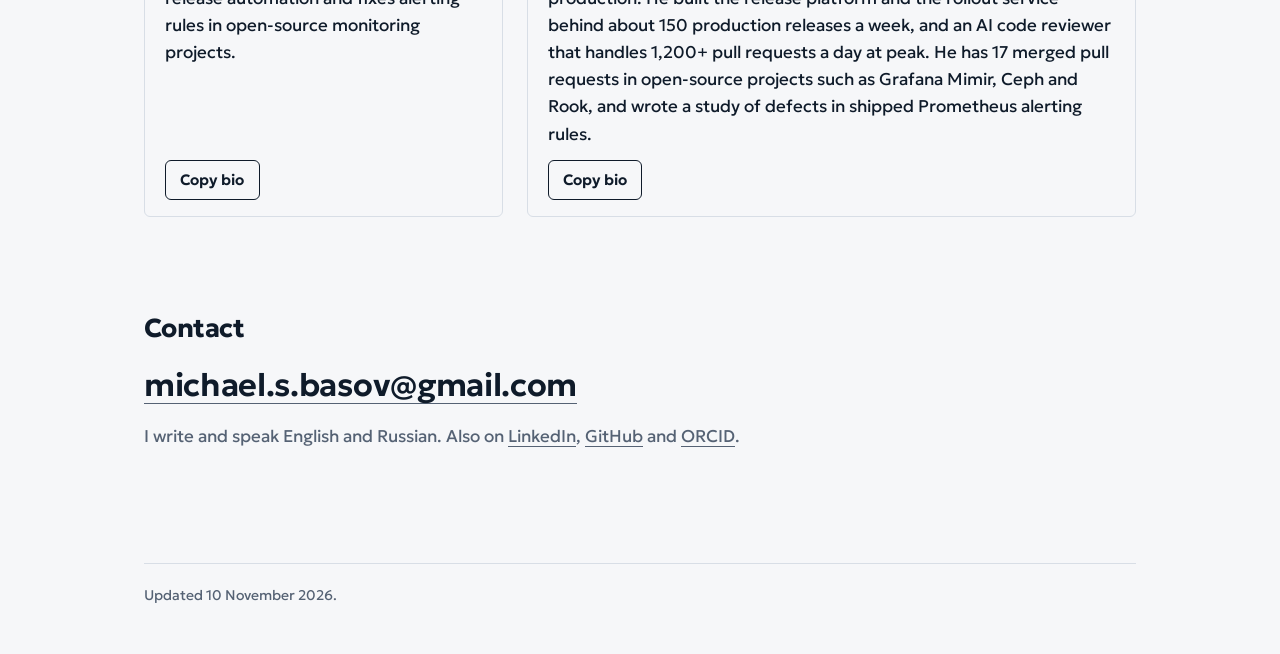
==== commit cbaae2d5: "Rewrite the profile to match the current CV Both pages and llms.txt now state the same facts as the " ====
--- a/index.html
+++ b/index.html
@@ -4,20 +4,23 @@
 <meta charset="utf-8">
 <meta name="viewport" content="width=device-width, initial-scale=1">
 <title>Mikhail Basov, Senior DevOps Engineer</title>
-<meta name="description" content="Mikhail Basov is a senior DevOps engineer at Sberbank, working across its Risk division of about 1,500 microservices. He researches production alerting, contributes to open-source monitoring projects and judges student hackathons.">
+<meta name="description" content="Mikhail Basov is a Senior DevOps Engineer at Sberbank: 24 Kubernetes clusters, release automation, an AI code reviewer, and alerting fixes in open-source monitoring projects.">
 <meta name="author" content="Mikhail Basov">
 <meta name="google-site-verification" content="wXqjeQaprQdttI6DC9yuihSUztUnCnxNm0q5E77JLOk">
 <meta name="msvalidate.01" content="C907816F792465A0310B69FD2093894A">
+<meta name="yandex-verification" content="fb7ec4552c0c7ad4">
 <link rel="canonical" href="https://mikhailbasov.github.io/">
 <link rel="alternate" hreflang="en" href="https://mikhailbasov.github.io/">
 <link rel="alternate" hreflang="ru" href="https://mikhailbasov.github.io/ru/">
 <link rel="alternate" hreflang="x-default" href="https://mikhailbasov.github.io/">
 <meta name="color-scheme" content="light dark">
+<meta name="robots" content="max-image-preview:large">
+<meta property="og:site_name" content="Mikhail Basov">
 <meta property="og:type" content="profile">
 <meta property="og:locale" content="en_US">
 <meta property="og:locale:alternate" content="ru_RU">
 <meta property="og:title" content="Mikhail Basov, Senior DevOps Engineer">
-<meta property="og:description" content="Senior DevOps engineer at Sberbank, researcher of production alerting, open-source contributor and hackathon judge.">
+<meta property="og:description" content="Senior DevOps Engineer at Sberbank: Kubernetes, release automation, AI code review and alerting fixes in open source.">
 <meta property="og:url" content="https://mikhailbasov.github.io/">
 <meta property="profile:first_name" content="Mikhail">
 <meta property="profile:last_name" content="Basov">
@@ -26,11 +29,23 @@
 <meta property="og:image:height" content="800">
 <meta property="og:image:alt" content="Mikhail Basov">
 <meta name="twitter:card" content="summary">
-<link rel="icon" href="favicon.svg" type="image/svg+xml">
+<link rel="icon" href="/icon-192.png" type="image/png" sizes="192x192">
+<link rel="icon" href="/favicon.ico" sizes="48x48">
+<link rel="apple-touch-icon" href="/apple-touch-icon.png">
 <link rel="alternate" type="text/markdown" href="llms.txt" title="Profile summary for language models">
 <link rel="preconnect" href="https://fonts.googleapis.com">
 <link rel="preconnect" href="https://fonts.gstatic.com" crossorigin>
 <link rel="stylesheet" href="https://fonts.googleapis.com/css2?family=Geologica:wght@300..800&display=swap">
+<script type="application/ld+json">
+{
+  "@context": "https://schema.org",
+  "@type": "WebSite",
+  "@id": "https://mikhailbasov.github.io/#website",
+  "name": "Mikhail Basov",
+  "alternateName": ["Михаил Басов", "mikhailbasov.github.io"],
+  "url": "https://mikhailbasov.github.io/"
+}
+</script>
 <script type="application/ld+json">
 {
   "@context": "https://schema.org",
@@ -39,7 +54,7 @@
   "url": "https://mikhailbasov.github.io/",
   "name": "Mikhail Basov",
   "inLanguage": "en",
-  "dateModified": "2026-10-17",
+  "dateModified": "2026-11-10T11:10:32Z",
   "mainEntity": {
     "@type": "Person",
     "@id": "https://mikhailbasov.github.io/#person",
@@ -51,7 +66,7 @@
     "image": "https://mikhailbasov.github.io/mikhail-basov.jpg",
     "email": "mailto:michael.s.basov@gmail.com",
     "jobTitle": "Senior DevOps Engineer",
-    "description": "Mikhail Basov is a senior DevOps engineer at Sberbank, working across its Risk division of about 1,500 microservices. He built the release platform behind 470 releases a month and started an AI code review service that handles 1,200+ merge requests a day. He researches alerting rules that stay silent, contributes fixes to open-source projects such as Ceph and Grafana Mimir, and judges student hackathons.",
+    "description": "Mikhail Basov is a Senior DevOps Engineer at Sberbank, where he administers 24 Kubernetes clusters and runs 70+ microservices in production. He built the release platform and the rollout service behind about 150 production releases a week, and an AI code reviewer that handles 1,200+ pull requests a day at peak. He has 17 merged pull requests in open-source projects such as Grafana Mimir, Ceph and Rook, and wrote a study of defects in shipped Prometheus alerting rules.",
     "worksFor": {
       "@type": "Organization",
       "name": "Sberbank",
@@ -62,10 +77,9 @@
       "name": "Ural Federal University",
       "sameAs": ["https://en.wikipedia.org/wiki/Ural_Federal_University", "https://www.wikidata.org/wiki/Q1506552"]
     },
-    "alumniOf": {"@type": "EducationalOrganization", "name": "Polzunov College"},
     "award": "Engineering Achievement of the Year 2025, Sberbank (internal)",
     "knowsLanguage": ["en", "ru"],
-    "knowsAbout": ["DevOps", "Platform engineering", "Kubernetes", "Release engineering", "CI/CD", "Observability", "Prometheus", "Alerting rules", "Producer-contract defects in alerting rules", "Site reliability engineering", "AI code review", "LLM agents"],
+    "knowsAbout": ["DevOps", "Kubernetes", "CI/CD", "Release automation", "GitOps", "Prometheus", "Alerting rules", "AI code review"],
     "identifier": {"@type": "PropertyValue", "propertyID": "ORCID", "value": "0009-0002-6459-9166"},
     "sameAs": [
       "https://github.com/banlor",
@@ -88,8 +102,8 @@
   <main>
     <section class="hero" aria-label="Introduction">
       <div class="hero-text">
-        <p class="pitch">Senior DevOps engineer at Sberbank. I work across the Risk division, about 1,500 microservices, and help its teams with releases, monitoring and Kubernetes.</p>
-        <p class="sub">I build release platforms and look after Kubernetes, monitoring and AI tooling. Outside the day job I research why alerts stay silent, send fixes to open-source monitoring projects and judge student hackathons.</p>
+        <p class="pitch">Senior DevOps Engineer at Sberbank. I administer 24 Kubernetes clusters and run 70+ microservices in production.</p>
+        <p class="sub">My main work is delivery: CI/CD, release automation and rollouts to Kubernetes. I also fix alerting rules in open-source monitoring projects.</p>
         <p class="cta">
           <a class="button" href="mailto:michael.s.basov@gmail.com">Email me</a>
           <a rel="me" href="https://www.linkedin.com/in/michael-basov">LinkedIn</a>
@@ -103,108 +117,96 @@
     </section>
 
     <ul class="numbers" aria-label="In numbers">
-      <li><strong>1,500</strong><span>microservices in the division I work across</span></li>
-      <li><strong>470</strong><span>releases a month through the platform I built</span></li>
-      <li><strong>1,200+</strong><span>merge requests a day checked by the AI code reviewer I started</span></li>
-      <li><strong>10</strong><span>merged upstream contributions, including Ceph, Rook and Grafana Mimir</span></li>
+      <li><strong>24</strong><span>Kubernetes clusters I administer, from dev to production</span></li>
+      <li><strong>~150</strong><span>releases a week go to production through my rollout service</span></li>
+      <li><strong>1,200+</strong><span>pull requests a day at peak for the AI code reviewer I built</span></li>
+      <li><strong>17</strong><span>merged pull requests in 10 open-source projects</span></li>
     </ul>
 
-    <section id="expertise" aria-labelledby="expertise-title">
-      <h2 id="expertise-title">What I do</h2>
+    <section id="work" aria-labelledby="work-title">
+      <h2 id="work-title">Work at Sberbank</h2>
       <div class="pillars">
         <article>
-          <h3>Platform work across the division</h3>
-          <p>Support teams across the Risk division bring me questions about releases, monitoring and Kubernetes, and I help them sort things out. I also run 70+ production services and 6 LLM-based agents on Kubernetes myself.</p>
-        </article>
-        <article>
-          <h3>Release automation</h3>
-          <p>I built and own the release orchestration platform behind about 470 releases a month. Coordinating a release used to take 2–4 hours. Now it takes under 10 minutes.</p>
-        </article>
-        <article>
-          <h3>AI in engineering</h3>
-          <p>I started the AI code review service that checks 1,200+ merge requests a day, with a median response of about 30 seconds. It received Sberbank's internal Engineering Achievement of the Year award for 2025. I also build with AI agents every day: they work from a written plan, and every change gets an independent review before it merges.</p>
-        </article>
-        <article>
-          <h3>Observability and alerting</h3>
-          <p>I study alerting rules that stay silent or fire on the wrong condition, and fix them where they ship. My fixes are merged into Ceph, Rook and Grafana Mimir.</p>
-        </article>
-      </div>
-      <p class="background">Everyday tools: Kubernetes, Helm, Jenkins and Groovy shared libraries, Prometheus and PromQL, Grafana, OpenTelemetry, PostgreSQL, Kafka, Python, Claude Code and Codex.</p>
-    </section>
-
-    <section id="story" aria-labelledby="story-title">
-      <h2 id="story-title">How I got here</h2>
-      <div class="prose">
-        <p>I grew up in a small town in the Urals and moved to Yekaterinburg on my own at 15 to study information security. I started working in IT in 2021 as a systems administrator, then spent two years deploying enterprise security systems for large companies: data leak prevention and privileged access management.</p>
-        <p>In 2024 I moved to DevOps at Sberbank, and in 2026 I became a senior engineer. Today I work across the whole Risk division. The security background still shapes how I build platforms. Alongside work, I'm studying for a BSc in Software Engineering at Ural Federal University.</p>
-      </div>
+          <h3>Release platform</h3>
+          <p>I built and own the release platform of the Risk division. It assembles a release from Jira tasks, attaches the builds from Nexus and takes the release through quality gates. Coordinating a release took 2–4 hours; now it takes under 10 minutes. About 40 teams use the platform.</p>
+        </article>
+        <article>
+          <h3>Unattended rollout</h3>
+          <p>My rollout service deploys about 150 releases a week to production, at night and on weekends. 86% of production installs now start without a person. Rollout goes in waves: each wave re-checks the approval, and a failed wave stops the ones after it.</p>
+        </article>
+        <article>
+          <h3>Kubernetes and CI/CD</h3>
+          <p>I administer 24 Kubernetes clusters and run 70+ microservices in production under a 99.9% SLO. I moved our services and their CI from OpenShift to Kubernetes. I write their Helm charts, which Argo CD deploys, and Jenkins pipelines on Groovy shared libraries with SAST and SCA scans. I resolve incidents and write RCAs.</p>
+        </article>
+        <article>
+          <h3>AI code reviewer</h3>
+          <p>I proposed and shipped an AI reviewer for pull requests in Bitbucket. At peak it reviews 1,200+ pull requests a day, with a median response of about 30 seconds. It started as a Jenkins job; when the load grew, I rewrote it as a Python service on Kubernetes. It won Sberbank's internal Engineering Achievement of the Year award for 2025: <a href="https://mikhail-basov-docs.s3.eu-central-1.amazonaws.com/index.html?lang=en">letter of appreciation</a>.</p>
+        </article>
+      </div>
+      <dl class="stack">
+        <div><dt>CI/CD and releases</dt><dd>Jenkins (Groovy shared libraries), Argo CD (GitOps), Helm, Nexus, Jira, Git, SAST/SCA</dd></div>
+        <div><dt>Containers</dt><dd>Kubernetes, OpenShift, Docker, Istio (routing, mTLS rules)</dd></div>
+        <div><dt>Monitoring and logs</dt><dd>Prometheus, Grafana, ELK, Dynatrace</dd></div>
+        <div><dt>Languages and systems</dt><dd>Python, Groovy, Bash, Linux, PostgreSQL, Redis, Kafka</dd></div>
+        <div><dt>Cloud and IaC</dt><dd>AWS, Terraform, Ansible</dd></div>
+        <div><dt>AI and LLM</dt><dd>AI code review and LLM agents in production, MCP, RAG (pgvector), vLLM Production Stack (open source)</dd></div>
+      </dl>
+    </section>
+
+    <section id="open-source" aria-labelledby="open-source-title">
+      <h2 id="open-source-title">Open source</h2>
+      <p class="note">17 merged pull requests in 10 projects. 12 of them fix Prometheus alerting rules that never fired or fired on the wrong condition.</p>
+      <ul class="topics">
+        <li><strong>Grafana Mimir</strong> <span class="prs"><a href="https://github.com/grafana/mimir/pull/16725">#16725</a> <a href="https://github.com/grafana/mimir/pull/16739">#16739</a></span><br>Added alerts on ruler push and query failures; made the autoscaling alert work with both KEDA error metrics.</li>
+        <li><strong>Grafana jsonnet-libs</strong> <span class="prs"><a href="https://github.com/grafana/jsonnet-libs/pull/1709">#1709</a> <a href="https://github.com/grafana/jsonnet-libs/pull/1710">#1710</a> <a href="https://github.com/grafana/jsonnet-libs/pull/1716">#1716</a> <a href="https://github.com/grafana/jsonnet-libs/pull/1717">#1717</a> <a href="https://github.com/grafana/jsonnet-libs/pull/1718">#1718</a></span><br>Fixed alerts in 9 monitoring mixins, among them Istio, Jaeger, Presto and F5 BIG-IP.</li>
+        <li><strong>Ceph and Rook</strong> <span class="prs"><a href="https://github.com/ceph/ceph/pull/72067">#72067</a> <a href="https://github.com/rook/rook/pull/18453">#18453</a> <a href="https://github.com/rook/rook/pull/18476">#18476</a></span><br>Fixed alerts that could never fire because the threshold was in the wrong unit.</li>
+        <li><strong>awesome-prometheus-alerts and argo-cd-mixin</strong> <span class="prs"><a href="https://github.com/samber/awesome-prometheus-alerts/pull/646">#646</a> <a href="https://github.com/adinhodovic/argo-cd-mixin/pull/41">#41</a></span><br>Repaired 9 broken or unreachable rules.</li>
+        <li><strong>vLLM Production Stack</strong> <span class="prs"><a href="https://github.com/vllm-project/production-stack/pull/940">#940</a> <a href="https://github.com/vllm-project/production-stack/pull/943">#943</a></span><br>Added a per-model request latency histogram; fixed double counting of pods across router replicas.</li>
+        <li><strong>VictoriaMetrics</strong> <span class="prs"><a href="https://github.com/VictoriaMetrics/VictoriaMetrics/pull/11591">#11591</a></span><br>Added workload identity authentication to Azure service discovery.</li>
+        <li><strong>Kubernetes documentation</strong> <span class="prs"><a href="https://github.com/kubernetes/website/pull/55710">#55710</a></span><br>Translated the Linux security page into Russian.</li>
+        <li><strong>OpenTelemetry Python contrib</strong> <span class="prs"><a href="https://github.com/open-telemetry/opentelemetry-python-contrib/pull/4539">#4539</a></span><br>Updated the test dependencies of the google-genai instrumentation.</li>
+      </ul>
+      <p class="after">More fixes are in review, among them in Thanos, kube-prometheus and kubernetes-mixin.</p>
     </section>
 
     <section id="research" aria-labelledby="research-title">
       <h2 id="research-title">Research</h2>
       <div class="paper">
         <h3>Silent or Wrong: Producer-Contract Defects in Shipped Prometheus Alerting Rules</h3>
-        <p>Alerting rules ship with exporters, Helm charts and monitoring mixins to people who did not write them. Many quietly depend on facts about their metrics, such as units, types, labels and histogram buckets, that the rule never states. When those facts are wrong, the alert never fires or fires on the wrong condition. I call these unstated facts the rule's producer contract, and the bugs they cause producer-contract defects. The study examines how often this happens in widely used open-source rules, where it comes from and whether current tools catch it.</p>
+        <p>Alerting rules ship with exporters, Helm charts and monitoring mixins to people who did not write them. A rule often depends on facts about its metrics that it never states: units, types, labels, histogram buckets. When such a fact is wrong, the alert never fires or fires on the wrong condition.</p>
+        <p>I audited 1,808 shipped rules from 86 rule sets and confirmed 31 distinct defects. In at least 19 of them the alert cannot fire in the situation it was written for. promtool and Pint in offline mode find none of the 31.</p>
         <p>I chose the topic, designed the study and ran it with LLM agents under my supervision.</p>
-        <p class="status">Preprint coming in November 2026</p>
-      </div>
-    </section>
-
-    <section id="community" aria-labelledby="community-title">
-      <h2 id="community-title">Open source and community</h2>
-      <div class="community">
-        <div>
-          <h3>Merged contributions</h3>
-          <ul class="projects">
-            <li>Ceph</li>
-            <li>Rook</li>
-            <li>Grafana Mimir</li>
-            <li>Kubernetes documentation</li>
-            <li>vLLM Production Stack</li>
-            <li>Argo CD mixin</li>
-            <li>awesome-prometheus-alerts</li>
-          </ul>
-        </div>
-        <div>
-          <h3>Hackathon judge</h3>
-          <p>Judged the final round of the CSC Back-to-School Hackathon 2026, which drew 115 student projects. Coming up: judging the CSC Winter Sparkathon 2026 and eCYBERMISSION 2027.</p>
-        </div>
-      </div>
-    </section>
-
-    <section id="now" aria-labelledby="now-title">
-      <h2 id="now-title">Now</h2>
-      <p class="note">What I'm working on in October 2026.</p>
+        <p class="status">Submitted to arXiv (cs.SE) in November 2026. The link will appear here when the preprint is announced.</p>
+      </div>
+    </section>
+
+    <section id="experience" aria-labelledby="experience-title">
+      <h2 id="experience-title">Experience</h2>
       <ul class="topics">
-        <li><strong>The silent alerts study.</strong> Finishing the manuscript. The preprint comes out in November 2026.</li>
-        <li><strong>Hackathon judging.</strong> On the jury of the CSC Winter Sparkathon, 30 November to 6 December 2026.</li>
-        <li><strong>Upstream fixes.</strong> More alerting fixes are in review in Thanos, kube-prometheus and kubernetes-mixin.</li>
+        <li><strong>Sberbank, Risk Division.</strong> Senior DevOps Engineer since July 2026, DevOps Engineer from February 2024.</li>
+        <li><strong>USSC (Ural Security Systems Center).</strong> Systems Engineer, January 2022 – February 2024. Deployed InfoWatch DLP and PAM systems for enterprise clients, including a full DLP rollout on Linux from sizing to handover. Hardened Linux servers, administered PostgreSQL, mentored 3 interns.</li>
+        <li><strong>IT-Service.</strong> System Administrator, May 2021 – January 2022. Supported Windows Server and Active Directory for clients; automated routine jobs in Bash and PowerShell.</li>
+        <li><strong>Education.</strong> Ural Federal University, BSc in Software Engineering, part-time, expected in 2027. Polzunov College, Diploma in Information Security, 2022.</li>
       </ul>
     </section>
 
-    <section id="talks" aria-labelledby="talks-title">
-      <h2 id="talks-title">Talks</h2>
-      <p class="note">So far my talks have been internal, for engineering teams at Sberbank. I'm open to conference talks, meetups, podcasts and panels, in English or Russian. Topics I can speak on:</p>
-      <ul class="topics">
-        <li><strong>Why your alerts never fire.</strong> How shipped alerting rules break on facts about metrics they never state, and how to catch it.</li>
-        <li><strong>AI code review at bank scale.</strong> Running an LLM reviewer on 1,200+ merge requests a day in a regulated environment.</li>
-        <li><strong>From hours to minutes.</strong> Building release orchestration for 470 releases a month.</li>
-        <li><strong>AI-native DevOps.</strong> Letting agents do real engineering work with plans, review gates and audit logs.</li>
-      </ul>
+    <section id="judging" aria-labelledby="judging-title">
+      <h2 id="judging-title">Hackathon judging</h2>
+      <p class="plain">I judged the final round of the CSC Back-to-School Hackathon 2026 and scored all 8 finalist projects. Next is the CSC Winter Sparkathon, 30 November – 6 December 2026.</p>
     </section>
 
     <section id="bio" aria-labelledby="bio-title">
-      <h2 id="bio-title">Bio for organizers</h2>
-      <p class="note">Use either version on event pages and in announcements, together with <a href="mikhail-basov.jpg" download>this headshot</a>.</p>
+      <h2 id="bio-title">Bio and photo</h2>
+      <p class="note">For event pages and announcements, together with <a href="mikhail-basov.jpg" download>this photo</a>.</p>
       <div class="bios">
         <figure class="bio">
           <figcaption>Short</figcaption>
-          <p id="bio-short">Mikhail Basov is a senior DevOps engineer at Sberbank and a researcher of production alerting.</p>
+          <p id="bio-short">Mikhail Basov is a Senior DevOps Engineer at Sberbank. He builds release automation and fixes alerting rules in open-source monitoring projects.</p>
           <button type="button" data-copy="bio-short" data-done="Copied" data-fallback="Text selected, copy it">Copy bio</button>
         </figure>
         <figure class="bio">
           <figcaption>Full</figcaption>
-          <p id="bio-full">Mikhail Basov is a senior DevOps engineer at Sberbank, working across its Risk division of about 1,500 microservices. He built the release platform behind 470 releases a month and started an AI code review service that handles 1,200+ merge requests a day. He researches alerting rules that stay silent, contributes fixes to open-source projects such as Ceph and Grafana Mimir, and judges student hackathons.</p>
+          <p id="bio-full">Mikhail Basov is a Senior DevOps Engineer at Sberbank, where he administers 24 Kubernetes clusters and runs 70+ microservices in production. He built the release platform and the rollout service behind about 150 production releases a week, and an AI code reviewer that handles 1,200+ pull requests a day at peak. He has 17 merged pull requests in open-source projects such as Grafana Mimir, Ceph and Rook, and wrote a study of defects in shipped Prometheus alerting rules.</p>
           <button type="button" data-copy="bio-full" data-done="Copied" data-fallback="Text selected, copy it">Copy bio</button>
         </figure>
       </div>
@@ -212,14 +214,13 @@
 
     <section id="contact" aria-labelledby="contact-title">
       <h2 id="contact-title">Contact</h2>
-      <p class="note">Get in touch about talks and podcasts, hackathon judging, or open-source work on monitoring and alerting.</p>
       <p class="contact-line"><a href="mailto:michael.s.basov@gmail.com">michael.s.basov@gmail.com</a></p>
-      <p class="contact-more">I work in English and Russian. Also on <a rel="me" href="https://www.linkedin.com/in/michael-basov">LinkedIn</a>, <a rel="me" href="https://github.com/banlor">GitHub</a> and <a rel="me" href="https://orcid.org/0009-0002-6459-9166">ORCID</a>.</p>
+      <p class="contact-more">I write and speak English and Russian. Also on <a rel="me" href="https://www.linkedin.com/in/michael-basov">LinkedIn</a>, <a rel="me" href="https://github.com/banlor">GitHub</a> and <a rel="me" href="https://orcid.org/0009-0002-6459-9166">ORCID</a>.</p>
     </section>
   </main>
 
   <footer>
-    <p>Updated 17 October 2026.</p>
+    <p>Updated 10 November 2026.</p>
   </footer>
 </div>
 <script src="/site.js" defer></script>
--- a/style.css
+++ b/style.css
@@ -134,7 +134,13 @@
 }
 .pillars article { padding-top: 1.25rem; border-top: 1px solid var(--rule); }
 .pillars p { margin: 0; max-width: 34em; }
-.background { margin: 2rem 0 0; max-width: 40em; color: var(--muted); }
+.stack { margin: 2rem 0 0; border-bottom: 1px solid var(--rule); }
+.stack > div { display: grid; gap: 0.15rem 1.5rem; padding: 0.8rem 0; border-top: 1px solid var(--rule); }
+@media (min-width: 40rem) {
+  .stack > div { grid-template-columns: 13rem minmax(0, 1fr); }
+}
+.stack dt { color: var(--muted); }
+.stack dd { margin: 0; max-width: 40em; }
 
 .prose { max-width: 40em; margin-top: 1.5rem; padding-top: 1.25rem; border-top: 1px solid var(--rule); }
 .prose p { margin: 0; }
@@ -146,22 +152,10 @@
 .paper p + p { margin-top: 0.75rem; }
 .paper .status { color: var(--pending); font-weight: 600; }
 
-.community { display: grid; gap: 2.5rem; margin-top: 1.5rem; }
-.community > div { padding-top: 1.25rem; border-top: 1px solid var(--rule); }
-.community > div > p { margin: 0; max-width: 40em; }
-.community .more { margin-top: 1rem; color: var(--muted); }
-.projects {
-  display: flex;
-  flex-wrap: wrap;
-  gap: 0.35rem 1.75rem;
-  margin: 0.5rem 0 0;
-  padding: 0;
-  list-style: none;
-  font-size: clamp(1.25rem, 2.4vw, 1.75rem);
-  font-weight: 600;
-  line-height: 1.3;
-  letter-spacing: -0.01em;
-}
+.prs { margin-left: 0.35rem; color: var(--muted); font-size: 0.9375rem; font-variant-numeric: tabular-nums; }
+.prs a { margin-right: 0.35rem; white-space: nowrap; }
+.after { margin: 1.25rem 0 0; max-width: 40em; color: var(--muted); }
+.plain { margin: 1rem 0 0; max-width: 40em; }
 
 .topics { margin: 0; padding: 0; list-style: none; border-bottom: 1px solid var(--rule); }
 .topics li { max-width: 46em; padding: 1rem 0; border-top: 1px solid var(--rule); }
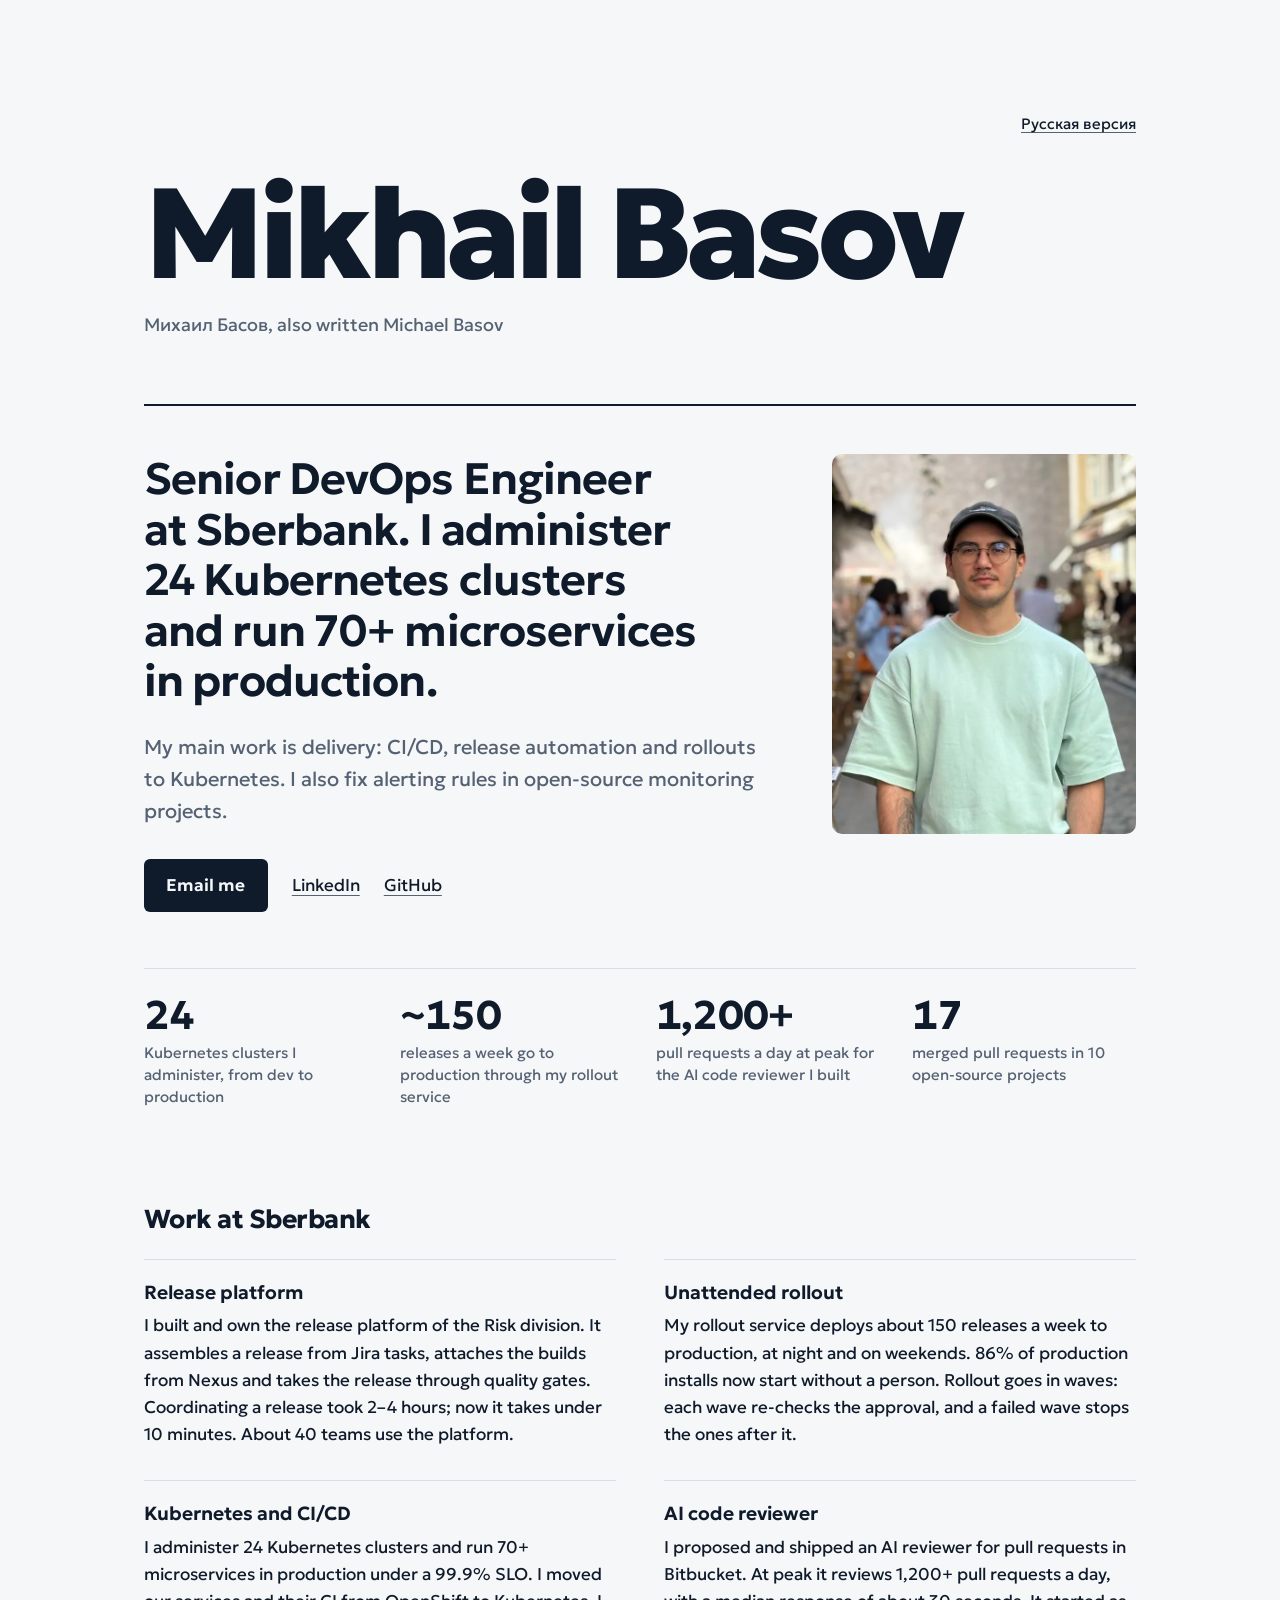
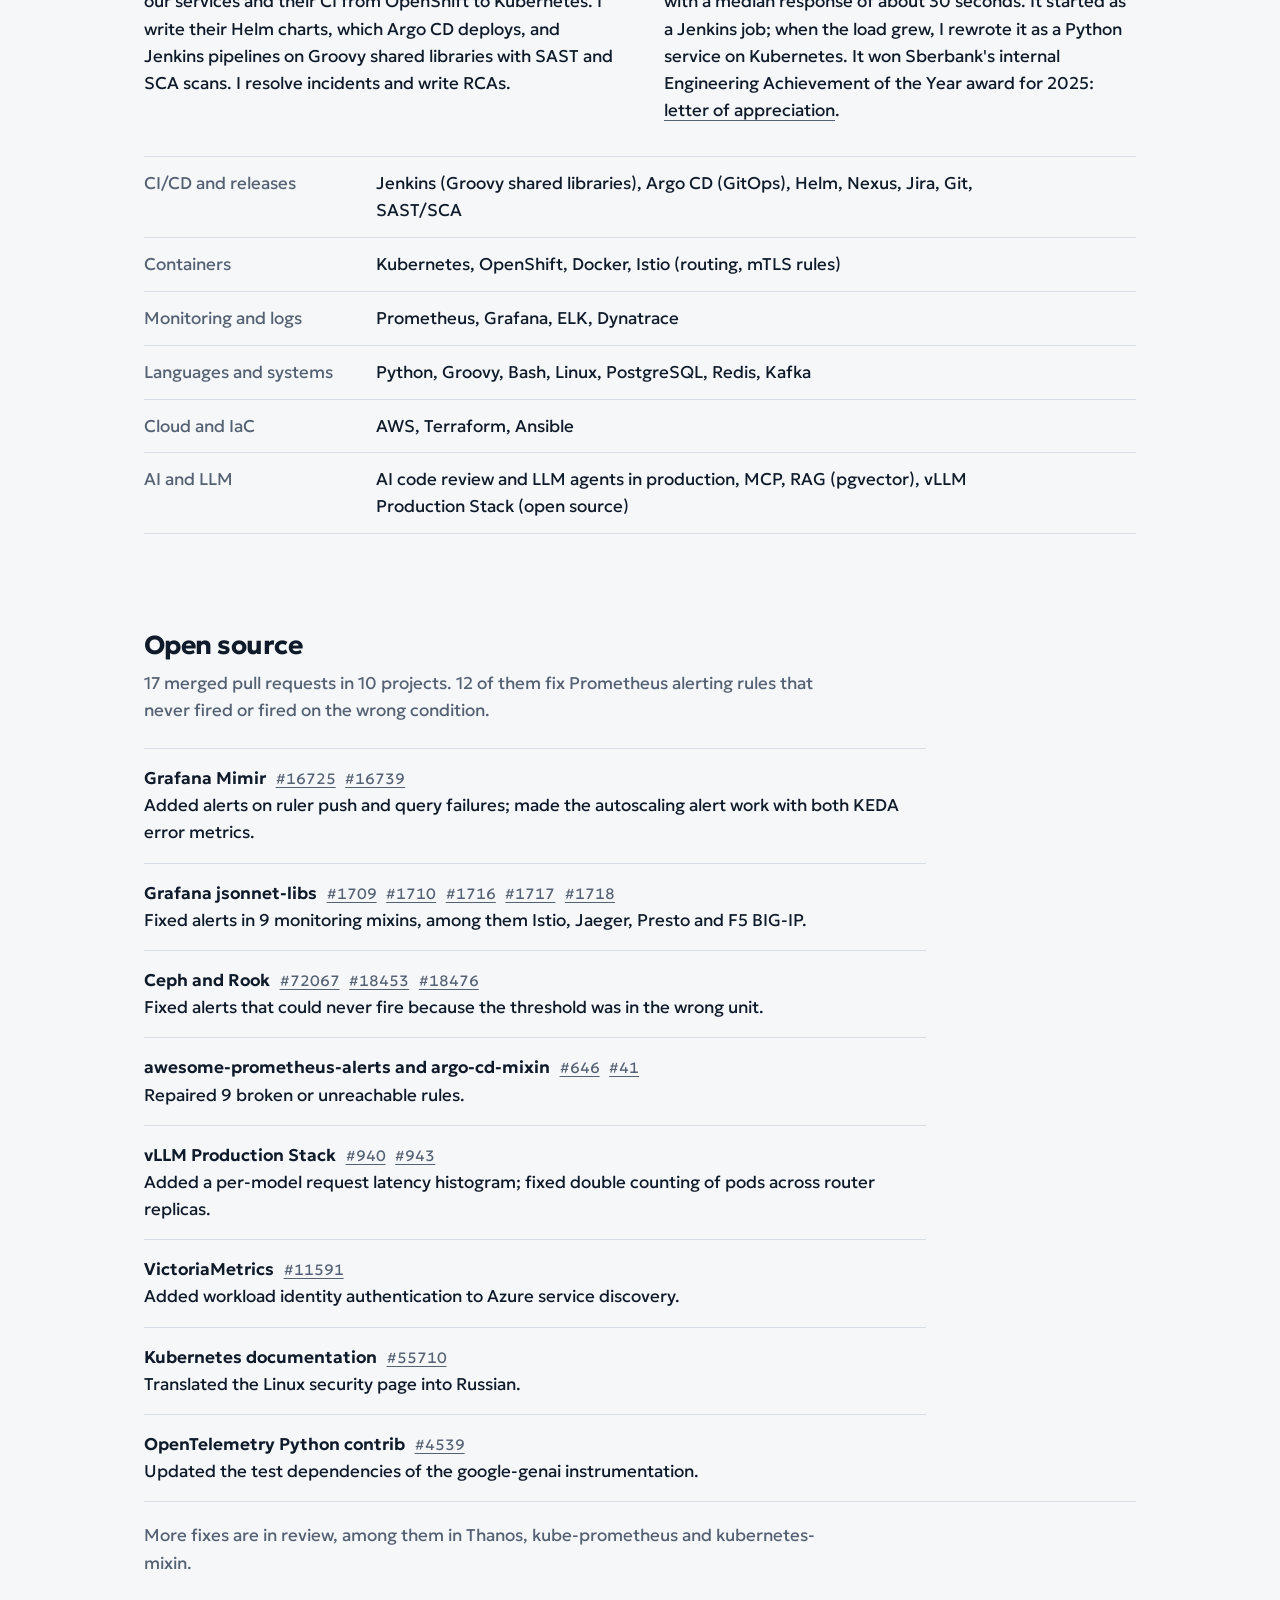
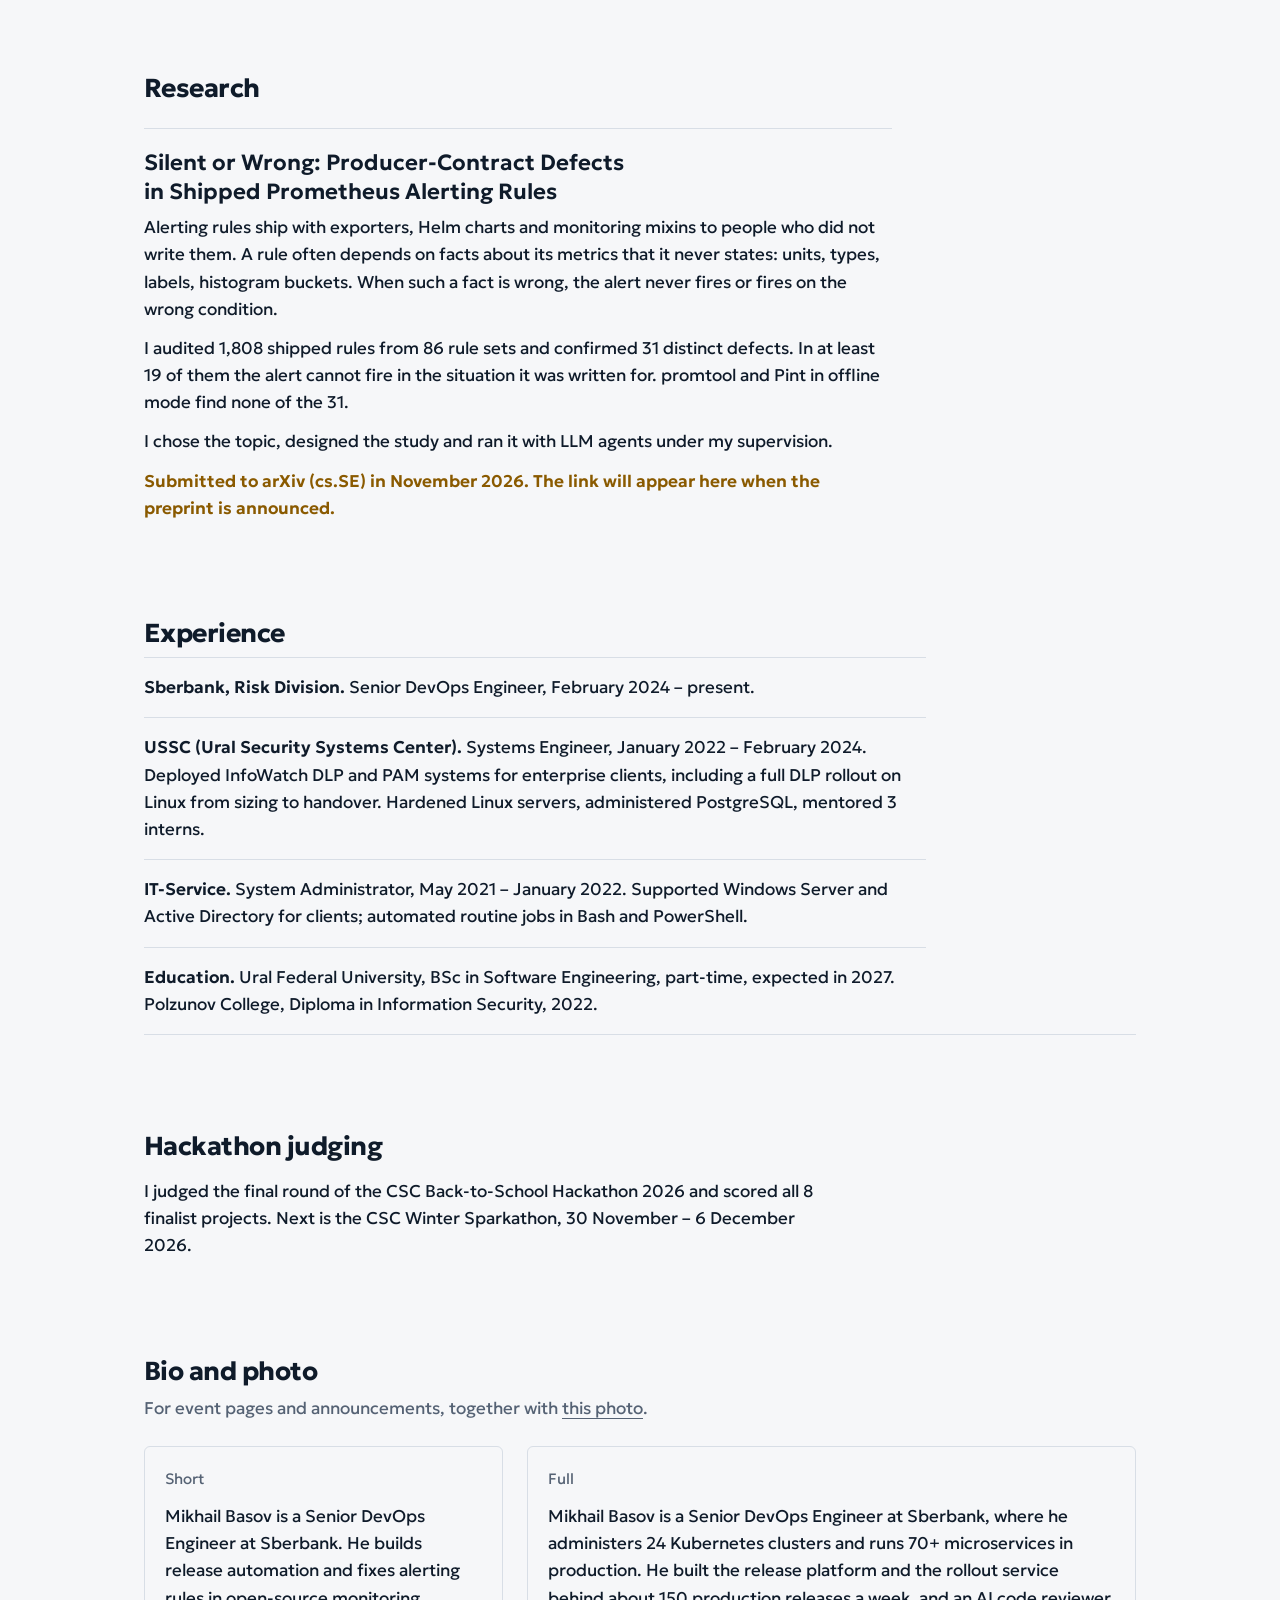
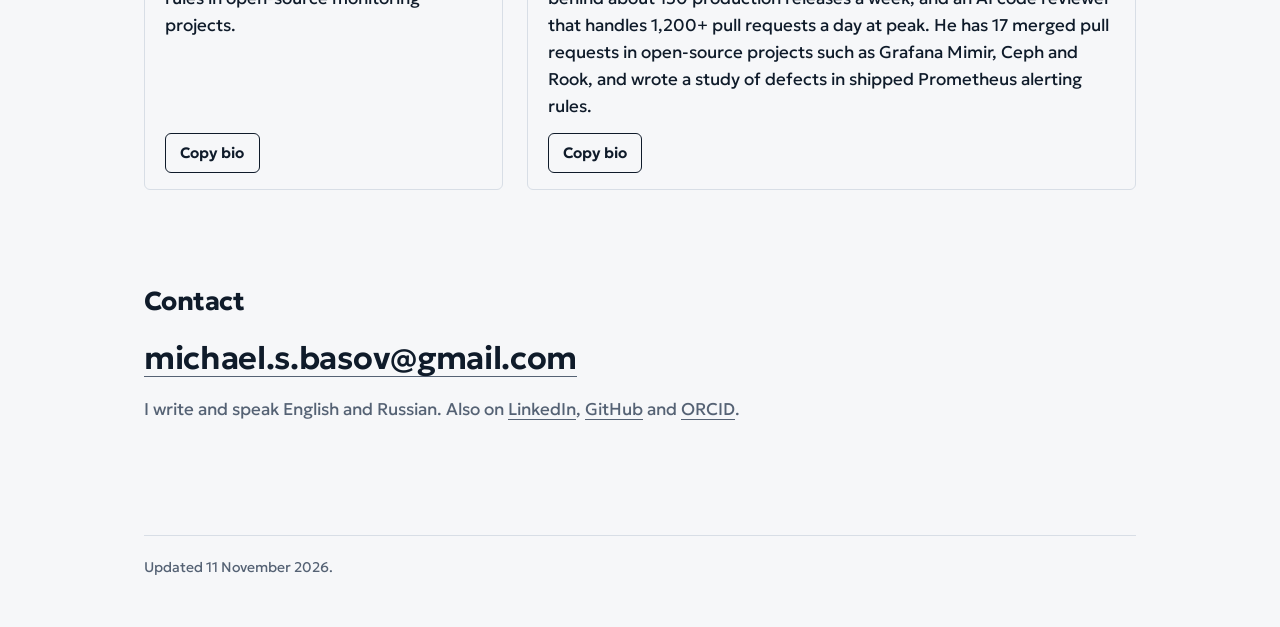
==== commit ff404247: "Show one Sberbank title: Senior DevOps Engineer since February 2024 Co-Authored-By: Claude Opus 5.5 " ====
--- a/index.html
+++ b/index.html
@@ -54,7 +54,7 @@
   "url": "https://mikhailbasov.github.io/",
   "name": "Mikhail Basov",
   "inLanguage": "en",
-  "dateModified": "2026-11-10T11:10:32Z",
+  "dateModified": "2026-11-11T08:25:36Z",
   "mainEntity": {
     "@type": "Person",
     "@id": "https://mikhailbasov.github.io/#person",
@@ -183,7 +183,7 @@
     <section id="experience" aria-labelledby="experience-title">
       <h2 id="experience-title">Experience</h2>
       <ul class="topics">
-        <li><strong>Sberbank, Risk Division.</strong> Senior DevOps Engineer since July 2026, DevOps Engineer from February 2024.</li>
+        <li><strong>Sberbank, Risk Division.</strong> Senior DevOps Engineer, February 2024 – present.</li>
         <li><strong>USSC (Ural Security Systems Center).</strong> Systems Engineer, January 2022 – February 2024. Deployed InfoWatch DLP and PAM systems for enterprise clients, including a full DLP rollout on Linux from sizing to handover. Hardened Linux servers, administered PostgreSQL, mentored 3 interns.</li>
         <li><strong>IT-Service.</strong> System Administrator, May 2021 – January 2022. Supported Windows Server and Active Directory for clients; automated routine jobs in Bash and PowerShell.</li>
         <li><strong>Education.</strong> Ural Federal University, BSc in Software Engineering, part-time, expected in 2027. Polzunov College, Diploma in Information Security, 2022.</li>
@@ -220,7 +220,7 @@
   </main>
 
   <footer>
-    <p>Updated 10 November 2026.</p>
+    <p>Updated 11 November 2026.</p>
   </footer>
 </div>
 <script src="/site.js" defer></script>
